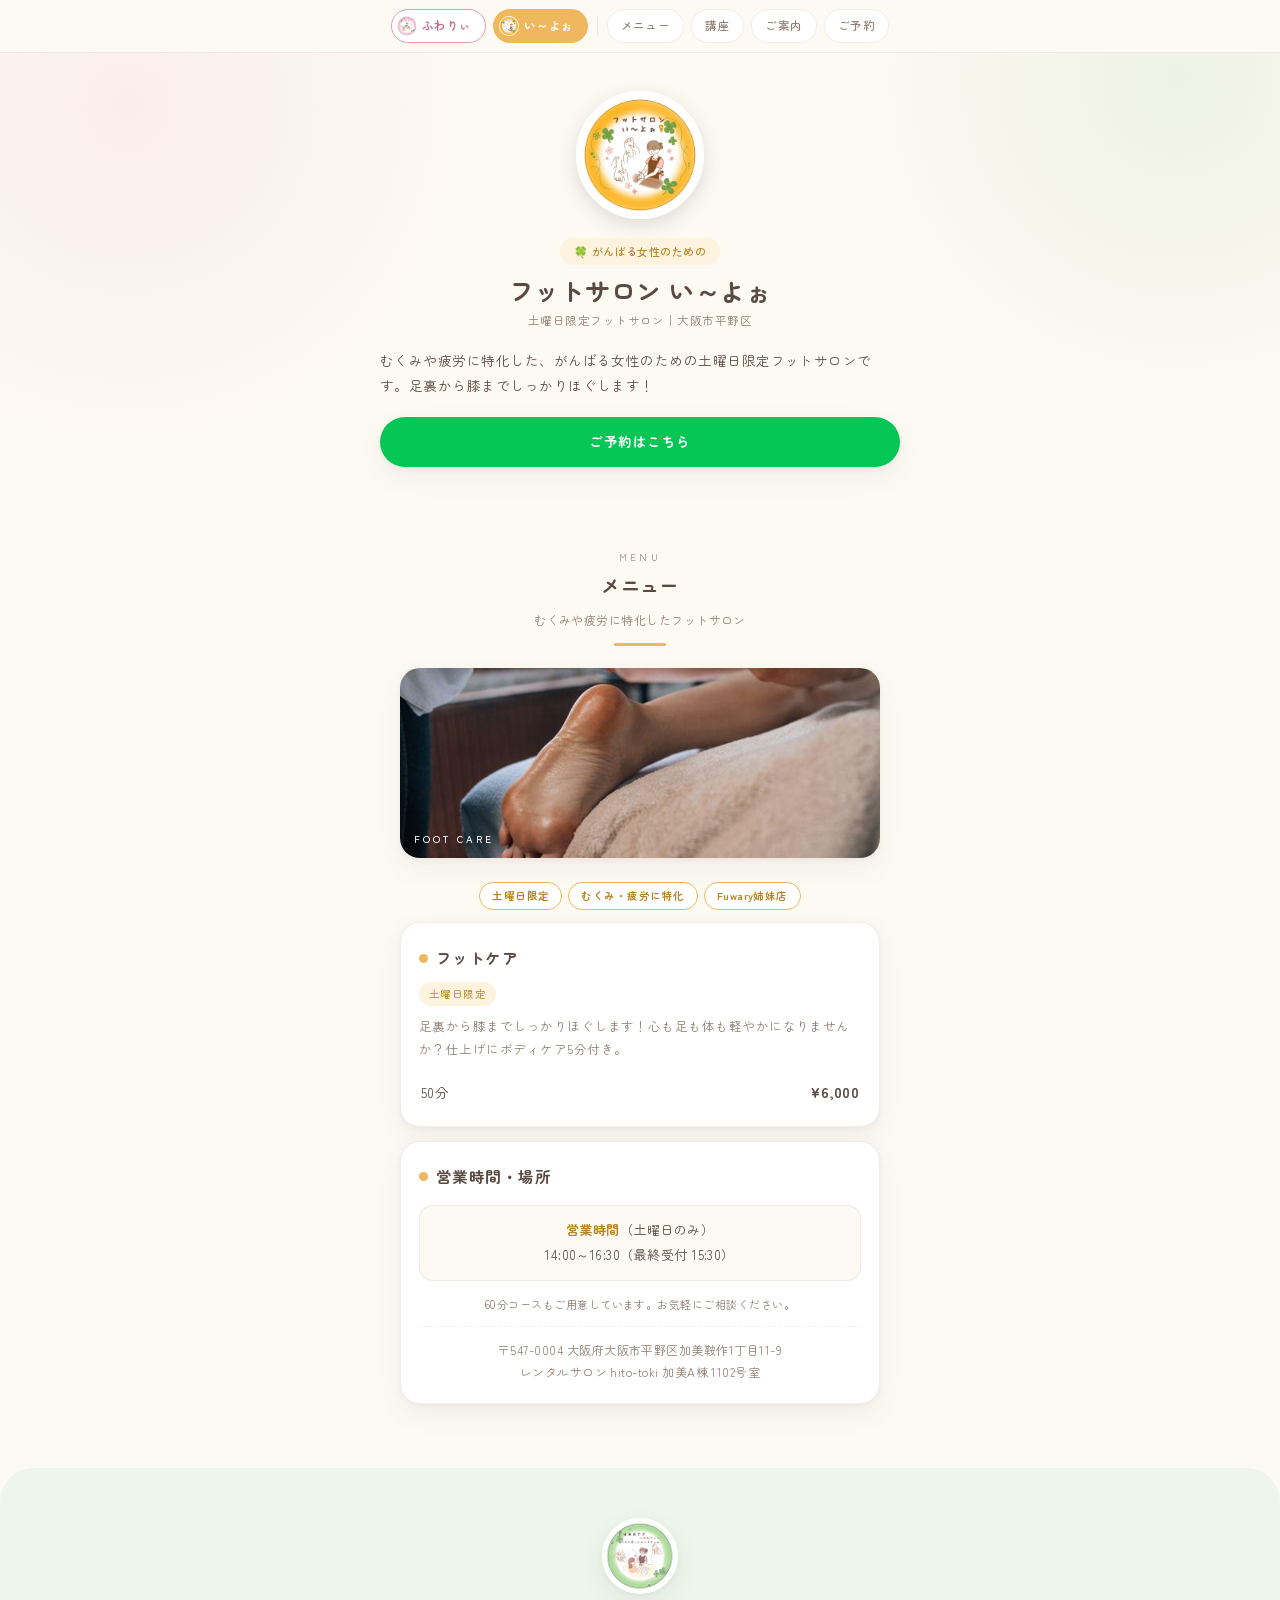
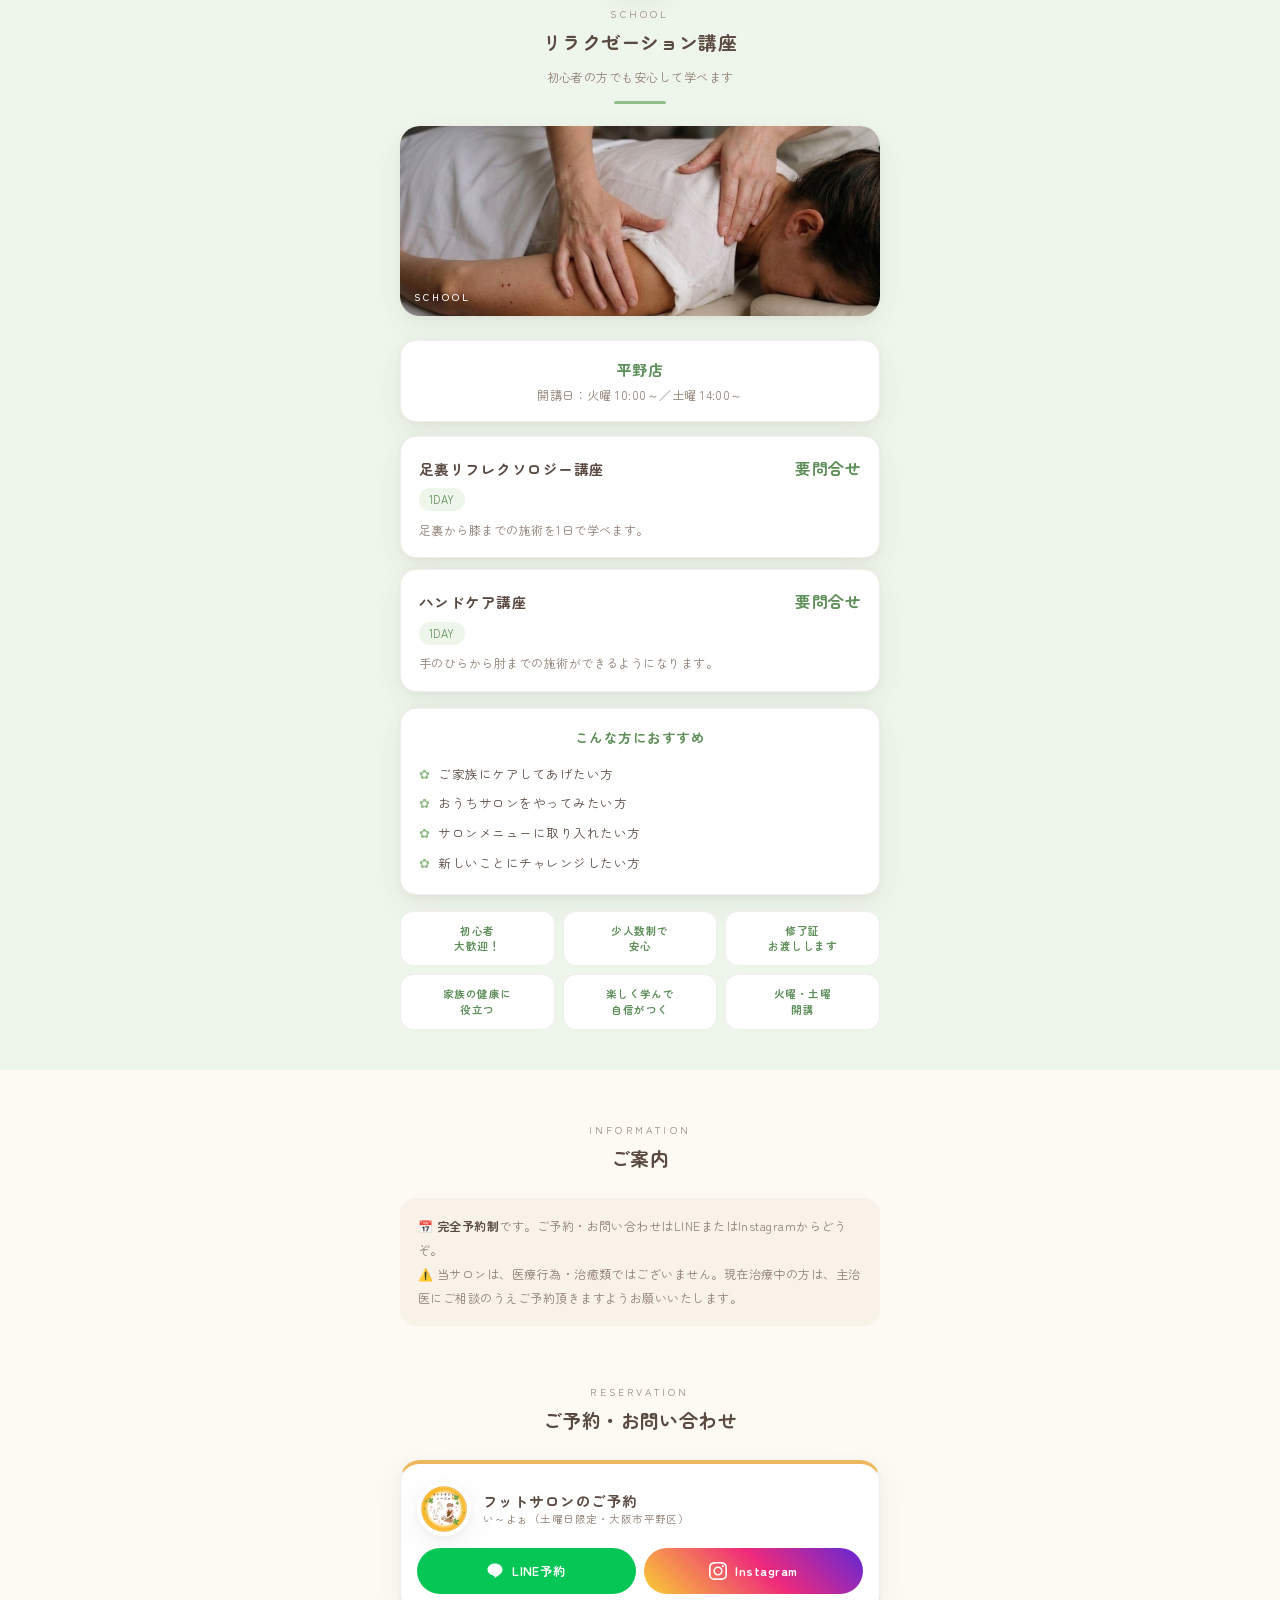
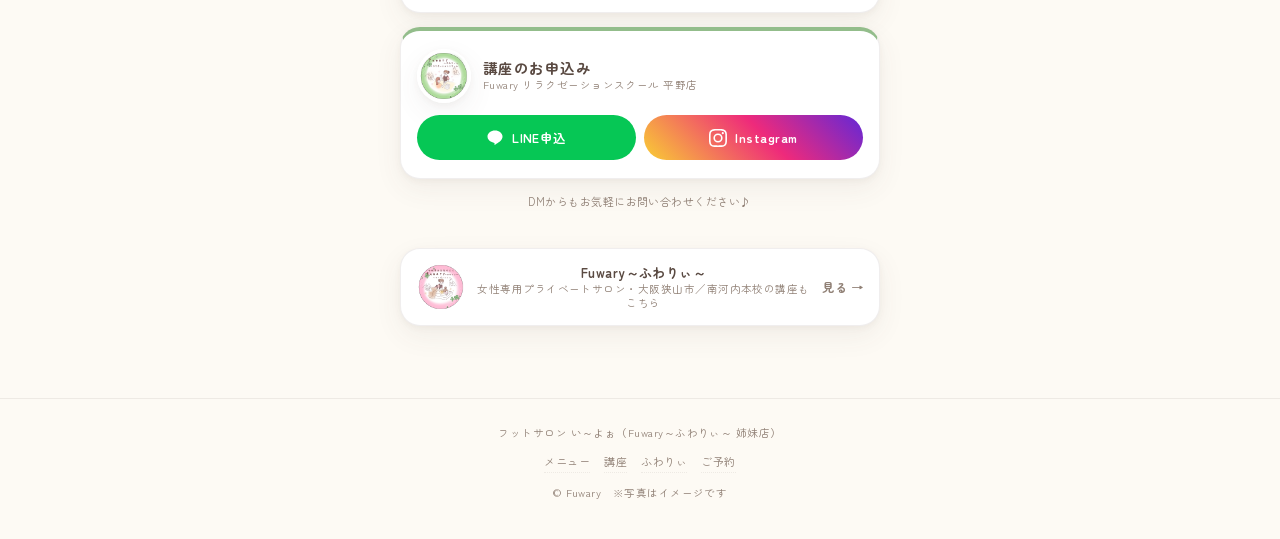
==== iiyo.html @ 186b4f2e "ふわりぃ／い～よぉの2ページ構成に変更し、内容をスプレッドシート駆動に 各ページの下に該当校の講座セクション（ふわりぃ=南河内本校 / い～よぉ=平野店）。 料金・文章・SNSリンクは Google " ====
<!DOCTYPE html>
<html lang="ja">
<head>
<meta charset="UTF-8">
<meta name="viewport" content="width=device-width, initial-scale=1.0">
<title>フットサロン い～よぉ｜土曜日限定フットサロン（大阪市平野区）</title>
<meta name="description" content="大阪市平野区の土曜日限定フットサロン い～よぉ。むくみや疲労に特化し、足裏から膝までしっかりほぐします。平野店のリラクゼーション講座も開講しています。">
<link rel="icon" href="assets/logo_foot.jpg">
<link rel="preconnect" href="https://fonts.googleapis.com">
<link rel="preconnect" href="https://fonts.gstatic.com" crossorigin>
<link href="https://fonts.googleapis.com/css2?family=Zen+Maru+Gothic:wght@400;500;700&display=swap" rel="stylesheet">
<link rel="stylesheet" href="style.css">
</head>
<body data-page="い～よぉ" data-prefix="foot" data-brand="foot">

<div class="topbar">
  <div class="nav-scroll">
    <div class="nav-in" id="nav">
      <a class="brand salon" href="index.html"><img src="assets/logo_salon.jpg" alt="">ふわりぃ</a>
      <a class="brand foot here" href="iiyo.html"><img src="assets/logo_foot.jpg" alt="">い～よぉ</a>
      <span class="nav-sep"></span>
      <a class="sec" href="#menu">メニュー</a>
      <a class="sec" href="#school" data-c="green">講座</a>
      <a class="sec" href="#access" data-c="plain">ご案内</a>
      <a class="sec" href="#contact" data-c="plain">ご予約</a>
    </div>
  </div>
</div>

<div class="hero">
  <img class="hero-logo rv" src="assets/logo_foot.jpg" alt="フットサロン い～よぉ ロゴ">
  <div class="rv">
    <span class="tag">🍀 がんばる女性のための</span>
    <h1>フットサロン い～よぉ</h1>
    <div class="sub" data-info="foot.area">土曜日限定フットサロン｜大阪市平野区</div>
  </div>
  <p class="copy rv" data-info="foot.copy">
    むくみや疲労に特化した、がんばる女性のための土曜日限定フットサロンです。足裏から膝までしっかりほぐします！
  </p>
  <div class="hero-cta rv">
    <a class="btn btn-line" href="#contact">ご予約はこちら</a>
  </div>
</div>

<!-- メニュー -->
<section id="menu">
  <div class="wrap">
    <div class="sec-head rv">
      <div class="en">Menu</div>
      <h2>メニュー</h2>
      <div class="lead">むくみや疲労に特化したフットサロン</div>
      <div class="deco"></div>
    </div>

    <div class="sec-photo rv">
      <img src="assets/photo_foot.png" alt="フットマッサージ">
      <span class="ph-label">Foot Care</span>
    </div>

    <div class="badge-line rv">
      <span class="chip">土曜日限定</span>
      <span class="chip">むくみ・疲労に特化</span>
      <span class="chip">Fuwary姉妹店</span>
    </div>

    <!-- ↓ スプレッドシート「メニュー」から差し替わります -->
    <div id="menu-list">
      <div class="card rv">
        <h3><span class="dot"></span>フットケア</h3>
        <span class="note-tag">土曜日限定</span>
        <p class="desc">足裏から膝までしっかりほぐします！心も足も体も軽やかになりませんか？仕上げにボディケア5分付き。</p>
        <div class="price-row"><span>50分</span><span class="p">¥6,000</span></div>
      </div>
    </div>

    <div class="card rv">
      <h3><span class="dot"></span>営業時間・場所</h3>
      <div class="hours">
        <b>営業時間</b>（<span data-info="foot.hoursNote">土曜日のみ</span>）<br>
        <span data-info="foot.hours">14:00～16:30（最終受付 15:30）</span>
      </div>
      <p class="opt-note" style="text-align:center" data-info="foot.priceNote">60分コースもご用意しています。お気軽にご相談ください。</p>
      <p class="addr" data-info="foot.address">
        〒547-0004 大阪府大阪市平野区加美鞍作1丁目11-9<br>
        レンタルサロン hito-toki 加美A棟 1102号室
      </p>
    </div>
  </div>
</section>

<!-- 講座（平野店） -->
<section id="school" class="green-t school-sec">
  <div class="wrap">
    <div class="sec-head rv">
      <img class="sec-badge" src="assets/logo_school.jpg" alt="Fuwary リラクゼーションスクール ロゴ">
      <div class="en">School</div>
      <h2>リラクゼーション講座</h2>
      <div class="lead">初心者の方でも安心して学べます</div>
      <div class="deco"></div>
    </div>

    <div class="sec-photo rv">
      <img src="assets/photo_school.png" alt="ボディケア講座">
      <span class="ph-label">School</span>
    </div>

    <div class="school-place rv">
      <b data-info="foot.schoolName">平野店</b>
      <span data-info="foot.schoolSchedule">開講日：火曜 10:00～／土曜 14:00～</span>
    </div>

    <!-- ↓ スプレッドシート「講座」から差し替わります -->
    <div id="course-list">
      <div class="course rv">
        <div class="course-top">
          <h3>足裏リフレクソロジー講座</h3>
          <span class="c-price">要問合せ</span>
        </div>
        <span class="c-time">1DAY</span>
        <p>足裏から膝までの施術を1日で学べます。</p>
      </div>
      <div class="course rv">
        <div class="course-top">
          <h3>ハンドケア講座</h3>
          <span class="c-price">要問合せ</span>
        </div>
        <span class="c-time">1DAY</span>
        <p>手のひらから肘までの施術ができるようになります。</p>
      </div>
    </div>

    <div class="reco rv">
      <h3>こんな方におすすめ</h3>
      <ul>
        <li>ご家族にケアしてあげたい方</li>
        <li>おうちサロンをやってみたい方</li>
        <li>サロンメニューに取り入れたい方</li>
        <li>新しいことにチャレンジしたい方</li>
      </ul>
    </div>

    <div class="rv">
      <div class="feature-grid">
        <div class="feat">初心者<br>大歓迎！</div>
        <div class="feat">少人数制で<br>安心</div>
        <div class="feat">修了証<br>お渡しします</div>
        <div class="feat">家族の健康に<br>役立つ</div>
        <div class="feat">楽しく学んで<br>自信がつく</div>
        <div class="feat">火曜・土曜<br>開講</div>
      </div>
    </div>
  </div>
</section>

<!-- ご案内 -->
<section id="access">
  <div class="wrap">
    <div class="sec-head rv">
      <div class="en">Information</div>
      <h2>ご案内</h2>
    </div>
    <div class="notes rv" data-info="foot.info">
      📅 <b>完全予約制</b>です。ご予約・お問い合わせはLINEまたはInstagramからどうぞ。<br>
      ⚠️ 当サロンは、医療行為・治癒類ではございません。現在治療中の方は、主治医にご相談のうえご予約頂きますようお願いいたします。
    </div>
  </div>
</section>

<!-- ご予約 -->
<section id="contact" class="contact">
  <div class="wrap">
    <div class="sec-head rv">
      <div class="en">Reservation</div>
      <h2>ご予約・お問い合わせ</h2>
    </div>
    <div class="cards">

      <div class="rsv yellow rv">
        <div class="rsv-head">
          <img class="rsv-logo" src="assets/logo_foot.jpg" alt="フットサロン い～よぉ ロゴ">
          <div class="rsv-name">フットサロンのご予約<small>い～よぉ（土曜日限定・大阪市平野区）</small></div>
        </div>
        <div class="rsv-btns">
          <a class="btn btn-line" data-link="foot.line" href="#" onclick="alert('LINEのURLはスプレッドシートの「基本情報」に入力してください');return false;"><svg class="btn-icon" viewBox="0 0 24 24"><path d="M12 2C6.48 2 2 5.64 2 10.13c0 4.03 3.58 7.4 8.41 8.04.33.07.77.22.89.5.1.26.07.66.03.92l-.14.86c-.04.26-.2 1.01.89.55 1.09-.46 5.87-3.46 8.01-5.92C21.56 13.35 22 11.8 22 10.13 22 5.64 17.52 2 12 2z"/></svg>LINE予約</a>
          <a class="btn btn-ig" data-link="foot.instagram" href="#" onclick="alert('InstagramのURLはスプレッドシートの「基本情報」に入力してください');return false;"><svg class="btn-icon" viewBox="0 0 24 24"><path d="M12 2.16c3.2 0 3.58.01 4.85.07 3.25.15 4.77 1.69 4.92 4.92.06 1.27.07 1.65.07 4.85s-.01 3.58-.07 4.85c-.15 3.23-1.66 4.77-4.92 4.92-1.27.06-1.65.07-4.85.07s-3.58-.01-4.85-.07c-3.26-.15-4.77-1.7-4.92-4.92-.06-1.27-.07-1.65-.07-4.85s.01-3.58.07-4.85C2.38 3.92 3.9 2.38 7.15 2.23 8.42 2.17 8.8 2.16 12 2.16zM12 0C8.74 0 8.33.01 7.05.07 2.7.27.27 2.69.07 7.05.01 8.33 0 8.74 0 12s.01 3.67.07 4.95c.2 4.36 2.62 6.78 6.98 6.98C8.33 23.99 8.74 24 12 24s3.67-.01 4.95-.07c4.35-.2 6.78-2.62 6.98-6.98.06-1.28.07-1.69.07-4.95s-.01-3.67-.07-4.95C23.73 2.7 21.31.27 16.95.07 15.67.01 15.26 0 12 0zm0 5.84A6.16 6.16 0 1 0 18.16 12 6.16 6.16 0 0 0 12 5.84zM12 16a4 4 0 1 1 4-4 4 4 0 0 1-4 4zm6.4-11.85a1.44 1.44 0 1 0 1.44 1.44 1.44 1.44 0 0 0-1.44-1.44z"/></svg>Instagram</a>
        </div>
      </div>

      <div class="rsv green rv">
        <div class="rsv-head">
          <img class="rsv-logo" src="assets/logo_school.jpg" alt="Fuwary リラクゼーションスクール ロゴ">
          <div class="rsv-name">講座のお申込み<small>Fuwary リラクゼーションスクール 平野店</small></div>
        </div>
        <div class="rsv-btns">
          <a class="btn btn-line" data-link="school.line" href="#" onclick="alert('LINEのURLはスプレッドシートの「基本情報」に入力してください');return false;"><svg class="btn-icon" viewBox="0 0 24 24"><path d="M12 2C6.48 2 2 5.64 2 10.13c0 4.03 3.58 7.4 8.41 8.04.33.07.77.22.89.5.1.26.07.66.03.92l-.14.86c-.04.26-.2 1.01.89.55 1.09-.46 5.87-3.46 8.01-5.92C21.56 13.35 22 11.8 22 10.13 22 5.64 17.52 2 12 2z"/></svg>LINE申込</a>
          <a class="btn btn-ig" data-link="school.instagram" href="#" onclick="alert('InstagramのURLはスプレッドシートの「基本情報」に入力してください');return false;"><svg class="btn-icon" viewBox="0 0 24 24"><path d="M12 2.16c3.2 0 3.58.01 4.85.07 3.25.15 4.77 1.69 4.92 4.92.06 1.27.07 1.65.07 4.85s-.01 3.58-.07 4.85c-.15 3.23-1.66 4.77-4.92 4.92-1.27.06-1.65.07-4.85.07s-3.58-.01-4.85-.07c-3.26-.15-4.77-1.7-4.92-4.92-.06-1.27-.07-1.65-.07-4.85s.01-3.58.07-4.85C2.38 3.92 3.9 2.38 7.15 2.23 8.42 2.17 8.8 2.16 12 2.16zM12 0C8.74 0 8.33.01 7.05.07 2.7.27.27 2.69.07 7.05.01 8.33 0 8.74 0 12s.01 3.67.07 4.95c.2 4.36 2.62 6.78 6.98 6.98C8.33 23.99 8.74 24 12 24s3.67-.01 4.95-.07c4.35-.2 6.78-2.62 6.98-6.98.06-1.28.07-1.69.07-4.95s-.01-3.67-.07-4.95C23.73 2.7 21.31.27 16.95.07 15.67.01 15.26 0 12 0zm0 5.84A6.16 6.16 0 1 0 18.16 12 6.16 6.16 0 0 0 12 5.84zM12 16a4 4 0 1 1 4-4 4 4 0 0 1-4 4zm6.4-11.85a1.44 1.44 0 1 0 1.44 1.44 1.44 1.44 0 0 0-1.44-1.44z"/></svg>Instagram</a>
        </div>
      </div>

    </div>
    <p class="hint">DMからもお気軽にお問い合わせください♪</p>

    <a class="sister rv" href="index.html">
      <img src="assets/logo_salon.jpg" alt="">
      <span class="t">Fuwary～ふわりぃ～<small>女性専用プライベートサロン・大阪狭山市／南河内本校の講座もこちら</small></span>
      <span class="go">見る →</span>
    </a>
  </div>
</section>

<footer>
  フットサロン い～よぉ（Fuwary～ふわりぃ～ 姉妹店）
  <div class="f-links">
    <a href="#menu">メニュー</a>
    <a href="#school">講座</a>
    <a href="index.html">ふわりぃ</a>
    <a href="#contact">ご予約</a>
  </div>
  © Fuwary　※写真はイメージです
</footer>

<a id="toTop" href="#" aria-label="ページ上部へ">↑</a>
<script src="app.js"></script>
</body>
</html>
---- style.css ----
:root{
  --bg:#fdfaf4;
  --bg-alt:#f8f2e9;
  --ink:#5a4a42;
  --ink-soft:#8f7f74;
  --pink:#e39cb1;
  --pink-soft:#fbeef2;
  --pink-deep:#c9718c;
  --green:#93bd8b;
  --green-soft:#eef5ea;
  --green-deep:#5f8f5a;
  --yellow:#efb85e;
  --yellow-soft:#fdf3df;
  --yellow-deep:#b98322;
  --card:#ffffff;
  --radius:20px;
  --line:#06c755;
  --shadow:0 2px 6px rgba(90,74,66,.05),0 10px 28px rgba(90,74,66,.07);
  --border:rgba(90,74,66,.09);
  /* ブランドごとに差し替え */
  --accent:var(--pink);
  --accent-soft:var(--pink-soft);
  --accent-deep:var(--pink-deep);
}
body[data-brand="foot"]{
  --accent:var(--yellow);
  --accent-soft:var(--yellow-soft);
  --accent-deep:var(--yellow-deep);
}

*{margin:0;padding:0;box-sizing:border-box}
html{scroll-behavior:smooth;scroll-padding-top:62px}
body{
  font-family:"Zen Maru Gothic",sans-serif;
  background:var(--bg);
  color:var(--ink);
  line-height:1.9;
  letter-spacing:.03em;
  font-size:14.5px;
  font-feature-settings:"palt";
  -webkit-font-smoothing:antialiased;
}
img{max-width:100%;display:block}
a{color:inherit;text-decoration:none}
.wrap{max-width:520px;margin:0 auto;padding:0 20px}

/* ===== 上部固定ナビ ===== */
.topbar{
  position:sticky;top:0;z-index:50;
  background:rgba(253,250,244,.9);
  backdrop-filter:blur(10px);
  -webkit-backdrop-filter:blur(10px);
  border-bottom:1px solid var(--border);
}
.nav-scroll{overflow-x:auto;-webkit-overflow-scrolling:touch;scrollbar-width:none}
.nav-scroll::-webkit-scrollbar{display:none}
.nav-in{display:flex;align-items:center;gap:7px;padding:9px 16px;width:max-content;margin:0 auto}
.nav-in a{
  flex-shrink:0;font-size:11.5px;font-weight:500;
  padding:5px 13px;border-radius:999px;
  background:#fff;border:1px solid var(--border);
  color:var(--ink-soft);white-space:nowrap;
  transition:all .25s ease;
}
.nav-in .brand{font-weight:700;display:flex;align-items:center;gap:5px;padding-left:5px}
.nav-in .brand img{width:20px;height:20px;border-radius:50%;object-fit:cover}
.nav-in .brand.salon{color:var(--pink-deep);border-color:var(--pink)}
.nav-in .brand.foot{color:var(--yellow-deep);border-color:var(--yellow)}
.nav-in .brand.salon.here{background:var(--pink);color:#fff;border-color:transparent}
.nav-in .brand.foot.here{background:var(--yellow);color:#fff;border-color:transparent}
.nav-sep{width:1px;height:18px;background:var(--border);flex-shrink:0;margin:0 2px}
.nav-in a.sec.active{color:#fff;border-color:transparent;font-weight:700;background:var(--accent)}
.nav-in a.sec[data-c="green"].active{background:var(--green)}
.nav-in a.sec[data-c="plain"].active{background:var(--ink-soft)}

/* ===== hero ===== */
.hero{
  text-align:center;
  padding:38px 20px 30px;
  background:
    radial-gradient(circle at 10% 12%, rgba(227,156,177,.13), transparent 32%),
    radial-gradient(circle at 92% 6%, rgba(147,189,139,.14), transparent 28%),
    var(--bg);
}
.hero-logo{
  width:128px;height:128px;border-radius:50%;object-fit:cover;
  margin:0 auto 16px;
  box-shadow:0 6px 20px rgba(90,74,66,.18);
  border:3px solid #fff;
}
.hero .tag{
  display:inline-block;font-size:11px;font-weight:500;color:var(--accent-deep);
  background:var(--accent-soft);border-radius:999px;padding:3px 14px;margin-bottom:8px;
}
.hero h1{font-size:22px;font-weight:700;line-height:1.4}
.hero .sub{font-size:11.5px;color:var(--ink-soft);margin-top:2px}
.hero p.copy{max-width:520px;margin:16px auto 0;font-size:13.5px;color:var(--ink);text-align:left}
.hero-cta{max-width:520px;margin:18px auto 0;display:flex;gap:10px}

.btn{
  display:inline-flex;align-items:center;justify-content:center;gap:8px;
  font-weight:700;font-size:13.5px;border-radius:999px;
  padding:12px 22px;box-shadow:var(--shadow);
  transition:transform .15s ease;flex:1;
}
.btn:active{transform:scale(.97)}
.btn-line{background:var(--line);color:#fff}
.btn-ig{background:linear-gradient(45deg,#f9ce34,#ee2a7b 55%,#6228d7);color:#fff}
.btn-icon{width:18px;height:18px;fill:currentColor}

/* ===== sections ===== */
section{padding:50px 0 6px}
.sec-photo{
  position:relative;overflow:hidden;margin-bottom:24px;
  border-radius:var(--radius);box-shadow:var(--shadow);
}
.sec-photo img{width:100%;height:148px;object-fit:cover}
.sec-photo .ph-label{
  position:absolute;left:14px;bottom:10px;color:#fff;font-size:10px;
  letter-spacing:.3em;text-transform:uppercase;font-weight:500;
  text-shadow:0 1px 6px rgba(0,0,0,.4);
}
.sec-head{text-align:center;margin-bottom:22px}
.sec-badge{width:76px;height:76px;border-radius:50%;object-fit:cover;margin:0 auto 10px;box-shadow:var(--shadow);border:3px solid #fff}
.sec-head .en{font-size:10px;letter-spacing:.32em;color:var(--ink-soft);text-transform:uppercase}
.sec-head h2{font-size:19px;font-weight:700;margin-top:1px}
.sec-head .lead{font-size:12px;color:var(--ink-soft);margin-top:6px}
.deco{width:52px;height:3px;border-radius:2px;margin:12px auto 0;background:var(--accent)}
.green-t .deco{background:var(--green)}

/* ===== cards ===== */
.card{
  background:var(--card);border-radius:var(--radius);
  box-shadow:var(--shadow);border:1px solid var(--border);
  padding:20px 18px;margin-bottom:14px;
}
.card h3{font-size:15.5px;font-weight:700;display:flex;align-items:center;gap:8px;margin-bottom:4px}
.dot{width:9px;height:9px;border-radius:50%;flex-shrink:0;background:var(--accent)}
.note-tag{font-size:10.5px;color:var(--accent-deep);background:var(--accent-soft);border-radius:999px;padding:2px 10px;display:inline-block;margin-bottom:8px}
.card p.desc{font-size:12.5px;color:var(--ink-soft);margin-bottom:10px}
.price-row{
  display:flex;justify-content:space-between;align-items:baseline;
  padding:7px 2px;border-bottom:1px dashed rgba(90,74,66,.14);
  font-size:13.5px;font-variant-numeric:tabular-nums;
}
.price-row:last-child{border-bottom:none;padding-bottom:0}
.price-row .p{font-weight:700;font-size:14.5px}

/* special */
.special{
  position:relative;
  background:linear-gradient(150deg,#fdeff4,#fffaf2 70%);
  border:1.5px solid var(--pink);
  border-radius:var(--radius);padding:22px 20px 18px;margin-bottom:14px;
  box-shadow:0 6px 24px rgba(201,113,140,.14);
  overflow:hidden;
}
.special::before{
  content:"🍀";position:absolute;right:-6px;top:-10px;font-size:64px;opacity:.1;transform:rotate(18deg);
}
.special .ribbon{
  display:inline-block;background:var(--pink);color:#fff;font-size:11px;font-weight:700;
  border-radius:999px;padding:3px 14px;margin-bottom:8px;letter-spacing:.05em;
}
.special h3{font-size:17px;font-weight:700;line-height:1.5}
.special .time{font-size:12.5px;color:var(--pink-deep);font-weight:700;margin-bottom:10px}
.special ul{list-style:none;font-size:12.5px;color:var(--ink-soft);margin-bottom:12px;display:grid;grid-template-columns:1fr 1fr;gap:2px 8px}
.special ul li::before{content:"🌸";font-size:9px;margin-right:6px}
.special .price-line{display:flex;align-items:baseline;gap:10px;justify-content:flex-end;border-top:1px dashed rgba(201,113,140,.35);padding-top:10px}
.special .old{font-size:12px;color:var(--ink-soft);text-decoration:line-through}
.special .now{font-size:25px;font-weight:700;color:var(--pink-deep);font-variant-numeric:tabular-nums}

/* options */
.opt-grid{display:grid;grid-template-columns:1fr 1fr;gap:9px}
.opt{
  background:var(--bg);border:1px solid var(--border);border-radius:14px;
  padding:12px 10px;text-align:center;
}
.opt .o-name{font-weight:700;font-size:13px}
.opt .o-time{font-size:10.5px;color:var(--ink-soft)}
.opt .o-price{font-size:14.5px;font-weight:700;color:var(--accent-deep);margin-top:1px;font-variant-numeric:tabular-nums}
.opt-note{font-size:11px;color:var(--ink-soft);margin-top:12px;line-height:1.8}

/* い～よぉ 営業情報 */
.hours{
  background:var(--bg);border:1px solid var(--border);border-radius:14px;padding:12px 16px;margin:14px 0;
  font-size:13px;text-align:center;
}
.hours b{color:var(--accent-deep)}
.addr{font-size:12px;color:var(--ink-soft);line-height:1.8;margin-top:12px;text-align:center;border-top:1px dashed var(--border);padding-top:12px}
.badge-line{display:flex;justify-content:center;gap:6px;margin-bottom:12px;flex-wrap:wrap}
.chip{font-size:10.5px;font-weight:700;background:#fff;color:var(--accent-deep);border:1px solid var(--accent);border-radius:999px;padding:3px 12px}

/* ===== 講座 ===== */
.school-sec{background:var(--green-soft);margin-top:44px;padding-bottom:40px;border-radius:34px 34px 0 0}
.school-place{
  background:#fff;border:1px solid var(--border);border-radius:16px;
  padding:14px 16px;margin-bottom:14px;text-align:center;box-shadow:var(--shadow);
}
.school-place b{color:var(--green-deep);font-size:15px}
.school-place span{display:block;font-size:12px;color:var(--ink-soft)}
.course{background:#fff;border:1px solid var(--border);border-radius:16px;box-shadow:var(--shadow);padding:16px 18px;margin-bottom:11px}
.course-top{display:flex;justify-content:space-between;align-items:baseline;gap:10px}
.course h3{font-size:14.5px;font-weight:700;flex:1;min-width:0}
.course .c-price{font-size:16px;font-weight:700;color:var(--green-deep);white-space:nowrap;font-variant-numeric:tabular-nums}
.course .c-time{font-size:11px;color:var(--green-deep);background:var(--green-soft);display:inline-block;border-radius:999px;padding:1px 10px;margin-top:4px}
.course p{font-size:12px;color:var(--ink-soft);margin-top:6px}
.reco{background:#fff;border:1px solid var(--border);border-radius:16px;padding:16px 18px;box-shadow:var(--shadow);margin:16px 0}
.reco h3{font-size:13.5px;font-weight:700;text-align:center;margin-bottom:8px;color:var(--green-deep)}
.reco li{list-style:none;font-size:12.5px;padding:3px 0}
.reco li::before{content:"✿";color:var(--green);margin-right:8px}
.feature-grid{display:grid;grid-template-columns:repeat(3,1fr);gap:8px;margin-top:14px}
.feat{
  background:#fff;border:1px solid var(--border);border-radius:13px;padding:11px 5px;text-align:center;
  font-size:10.5px;font-weight:700;color:var(--green-deep);line-height:1.5;
}

/* ===== ご案内 ===== */
.notes{font-size:12px;color:var(--ink-soft);background:var(--bg-alt);border-radius:16px;padding:16px 18px;line-height:2}
.notes b{color:var(--ink)}

/* ===== ご予約 ===== */
.contact{text-align:center;padding:50px 0 36px}
.contact .cards{display:flex;flex-direction:column;gap:14px;margin-top:18px}
.rsv{
  background:var(--card);border-radius:var(--radius);box-shadow:var(--shadow);
  padding:18px 16px;text-align:left;border:1px solid var(--border);
  border-top:4px solid;
}
.rsv.pink{border-top-color:var(--pink)}
.rsv.yellow{border-top-color:var(--yellow)}
.rsv.green{border-top-color:var(--green)}
.rsv-head{display:flex;align-items:center;gap:12px;margin-bottom:12px}
.rsv-logo{width:54px;height:54px;border-radius:50%;object-fit:cover;flex-shrink:0;border:2px solid #fff;box-shadow:var(--shadow)}
.rsv-name{font-weight:700;font-size:14.5px;line-height:1.4}
.rsv-name small{display:block;font-size:10.5px;font-weight:400;color:var(--ink-soft)}
.rsv-btns{display:flex;gap:8px}
.rsv-btns .btn{flex:1;padding:11px 8px;font-size:12.5px;box-shadow:none}
.contact .hint{font-size:11px;color:var(--ink-soft);margin-top:12px}

/* ===== 姉妹店への導線 ===== */
.sister{
  display:flex;align-items:center;gap:12px;max-width:520px;margin:36px auto 0;
  background:var(--card);border:1px solid var(--border);border-radius:var(--radius);
  padding:14px 16px;box-shadow:var(--shadow);
}
.sister img{width:48px;height:48px;border-radius:50%;object-fit:cover;flex-shrink:0}
.sister .t{flex:1;font-size:13px;font-weight:700;line-height:1.4}
.sister .t small{display:block;font-size:10.5px;font-weight:400;color:var(--ink-soft)}
.sister .go{font-size:12px;font-weight:700;color:var(--ink-soft);white-space:nowrap}

footer{
  text-align:center;font-size:10.5px;color:var(--ink-soft);
  padding:24px 20px 36px;border-top:1px solid var(--border);margin-top:36px;
}
footer .f-links{display:flex;justify-content:center;gap:14px;margin:8px 0 10px;font-size:11px}
footer .f-links a{color:var(--ink-soft);border-bottom:1px dotted var(--border)}

#toTop{
  position:fixed;right:16px;bottom:18px;z-index:40;
  width:42px;height:42px;border-radius:50%;
  background:rgba(255,255,255,.92);border:1px solid var(--border);
  box-shadow:var(--shadow);color:var(--accent-deep);
  display:flex;align-items:center;justify-content:center;font-size:17px;
  opacity:0;pointer-events:none;transition:opacity .3s ease;
}
#toTop.show{opacity:1;pointer-events:auto}

.rv{opacity:0;transform:translateY(14px);transition:opacity .7s ease,transform .7s ease}
.rv.on{opacity:1;transform:none}
@media (prefers-reduced-motion:reduce){.rv{opacity:1;transform:none;transition:none}}

@media (min-width:640px){
  body{font-size:15.5px}
  .hero h1{font-size:25px}
  .sec-photo img{height:190px}
}
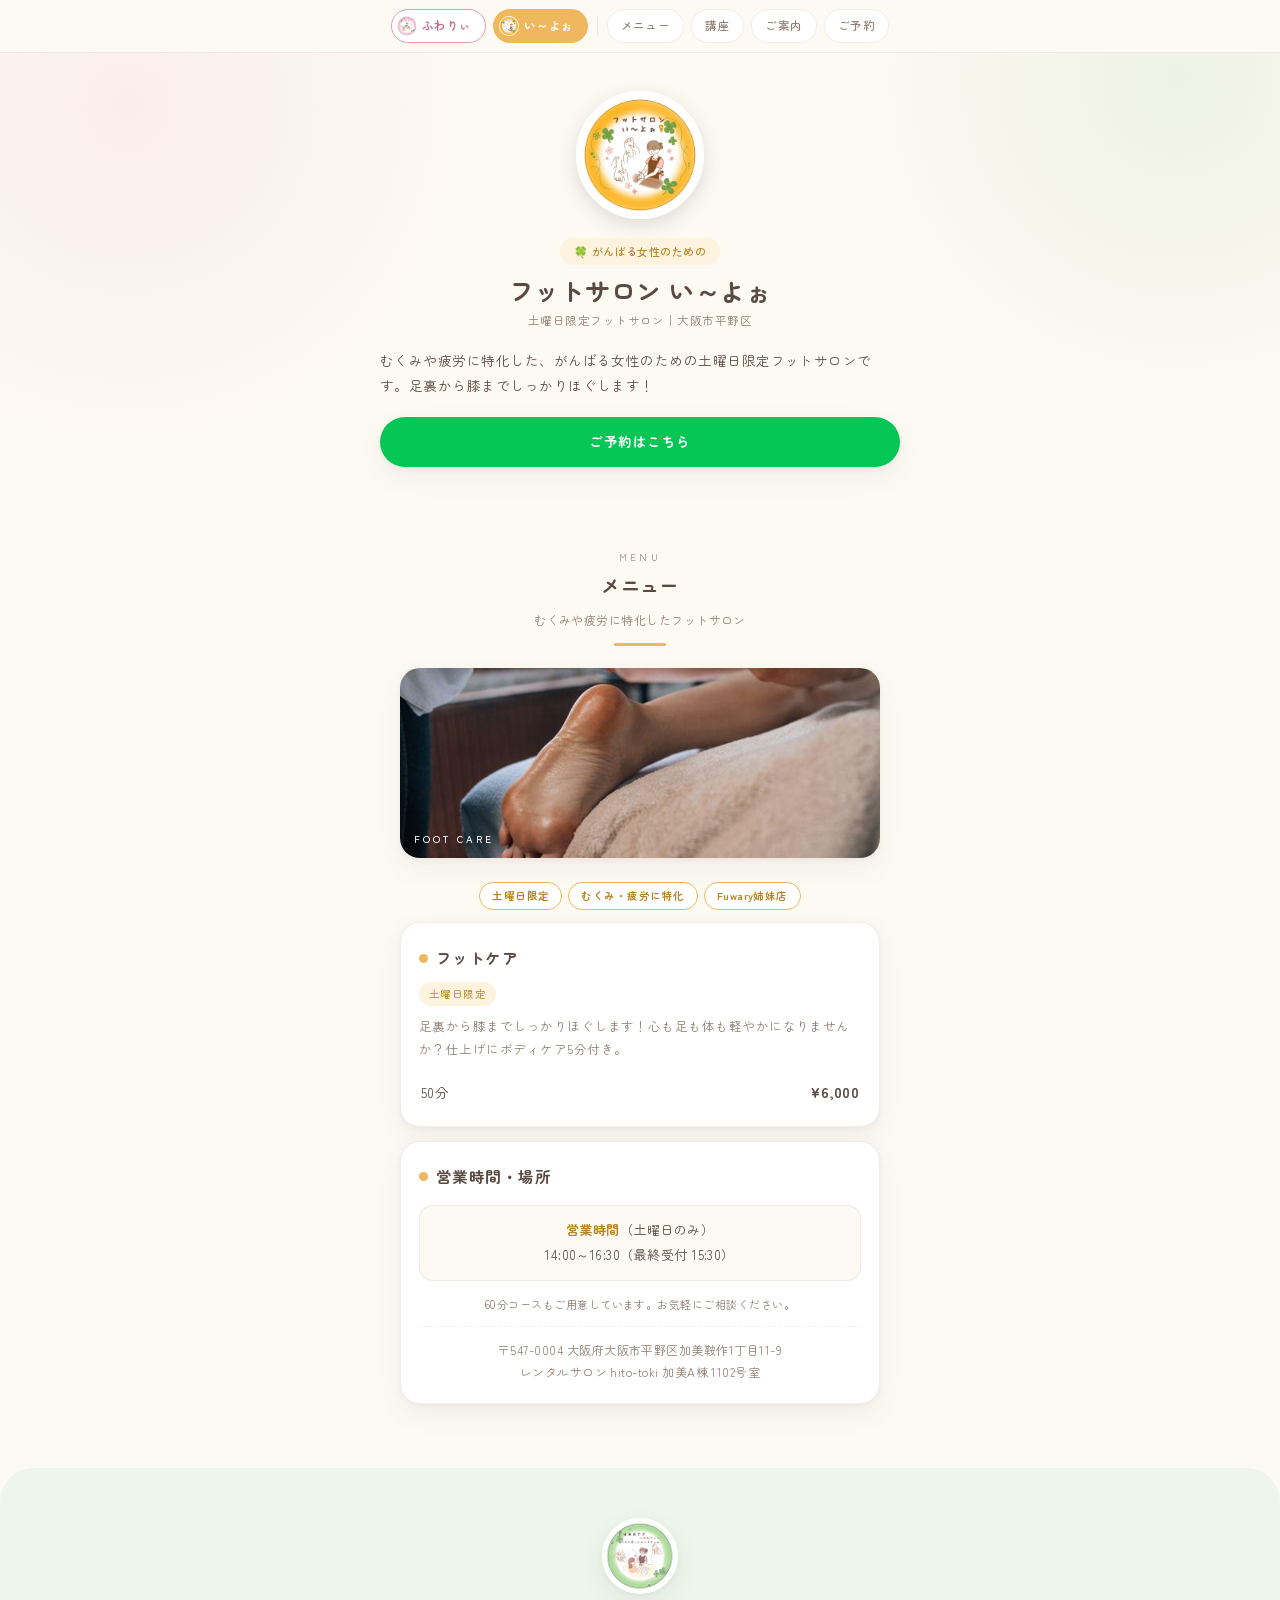
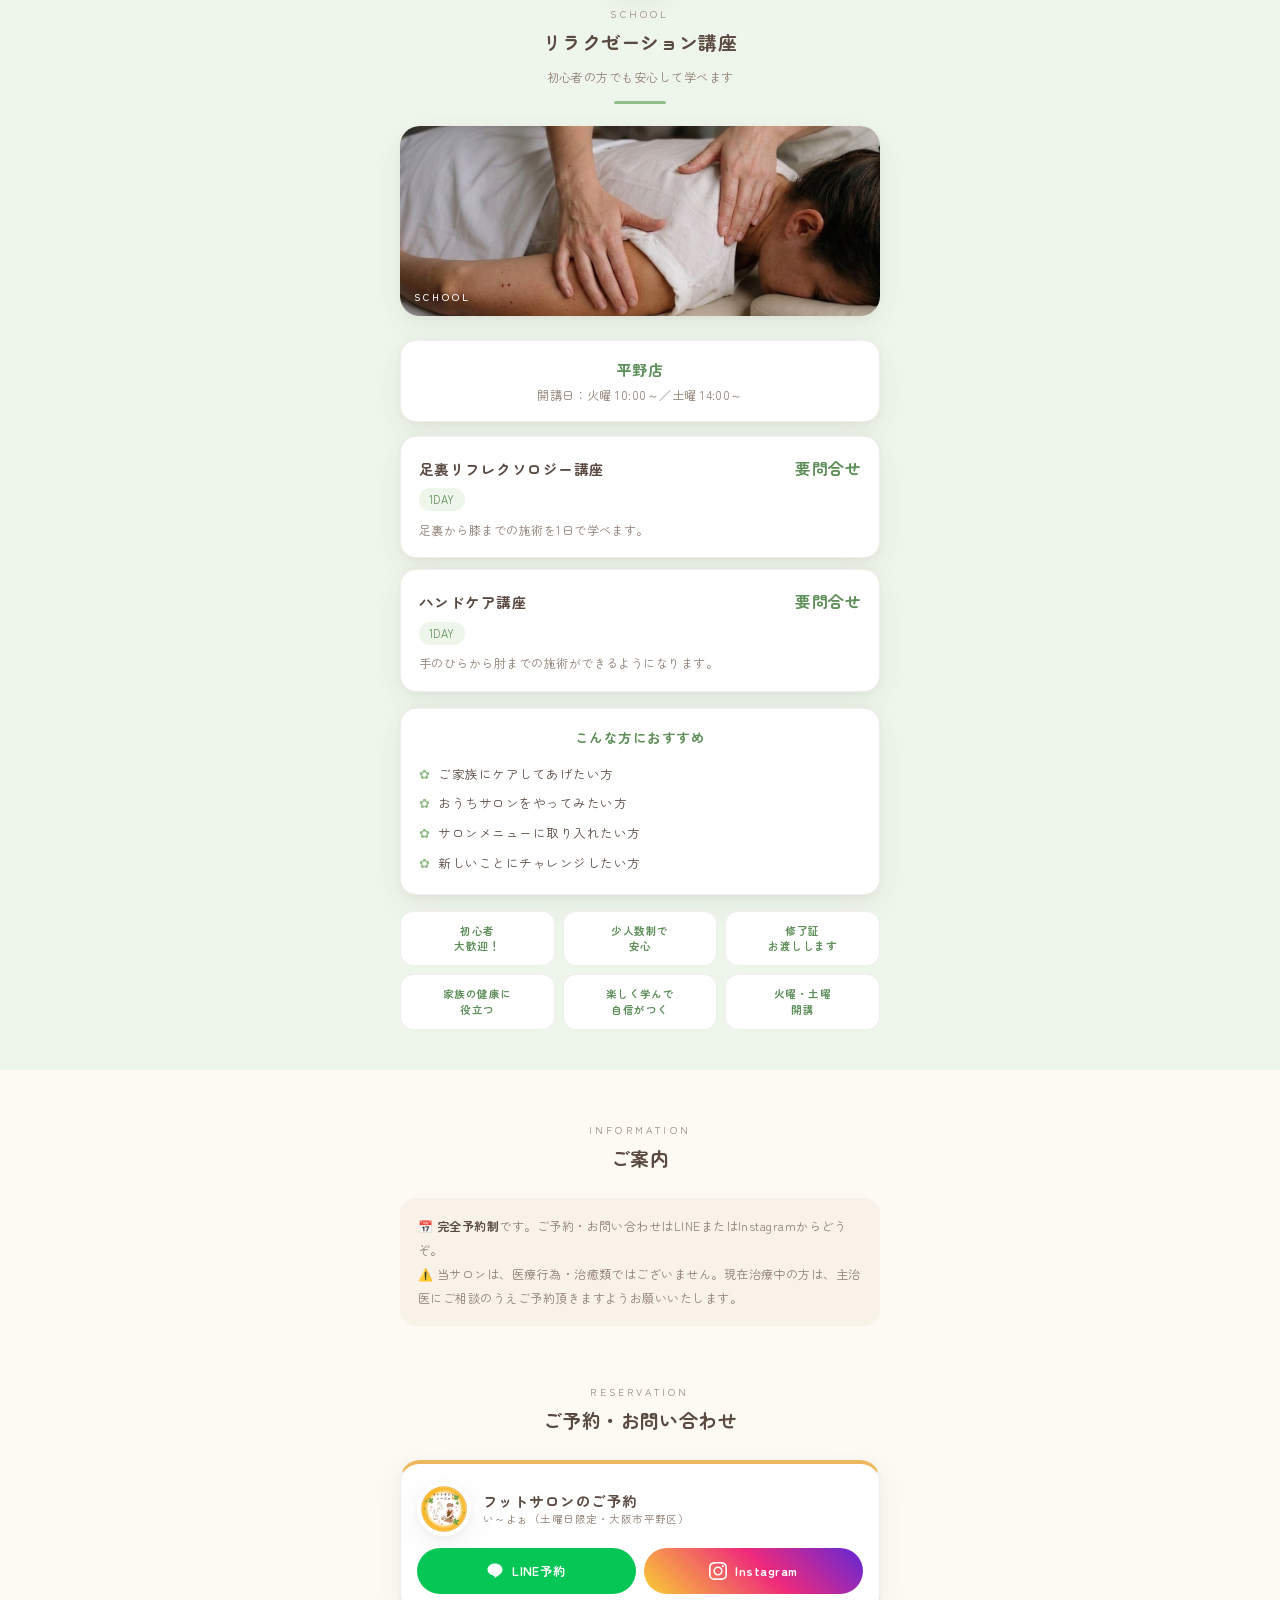
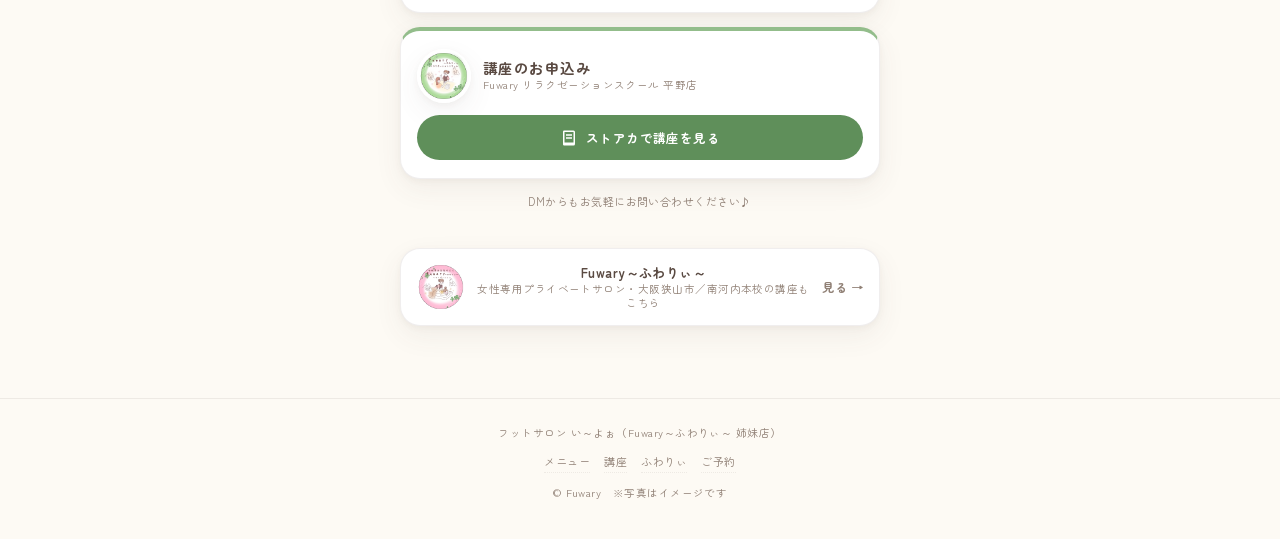
==== commit 7e0cbf04: "い～よぉの講座申込をストアカへのリンクに変更（LINE/Instagramボタンは削除） Co-Authored-By: Claude Opus 5 (1M context) <noreply@ant" ====
--- a/iiyo.html
+++ b/iiyo.html
@@ -192,8 +192,7 @@
           <div class="rsv-name">講座のお申込み<small>Fuwary リラクゼーションスクール 平野店</small></div>
         </div>
         <div class="rsv-btns">
-          <a class="btn btn-line" data-link="school.line" href="#" onclick="alert('LINEのURLはスプレッドシートの「基本情報」に入力してください');return false;"><svg class="btn-icon" viewBox="0 0 24 24"><path d="M12 2C6.48 2 2 5.64 2 10.13c0 4.03 3.58 7.4 8.41 8.04.33.07.77.22.89.5.1.26.07.66.03.92l-.14.86c-.04.26-.2 1.01.89.55 1.09-.46 5.87-3.46 8.01-5.92C21.56 13.35 22 11.8 22 10.13 22 5.64 17.52 2 12 2z"/></svg>LINE申込</a>
-          <a class="btn btn-ig" data-link="school.instagram" href="#" onclick="alert('InstagramのURLはスプレッドシートの「基本情報」に入力してください');return false;"><svg class="btn-icon" viewBox="0 0 24 24"><path d="M12 2.16c3.2 0 3.58.01 4.85.07 3.25.15 4.77 1.69 4.92 4.92.06 1.27.07 1.65.07 4.85s-.01 3.58-.07 4.85c-.15 3.23-1.66 4.77-4.92 4.92-1.27.06-1.65.07-4.85.07s-3.58-.01-4.85-.07c-3.26-.15-4.77-1.7-4.92-4.92-.06-1.27-.07-1.65-.07-4.85s.01-3.58.07-4.85C2.38 3.92 3.9 2.38 7.15 2.23 8.42 2.17 8.8 2.16 12 2.16zM12 0C8.74 0 8.33.01 7.05.07 2.7.27.27 2.69.07 7.05.01 8.33 0 8.74 0 12s.01 3.67.07 4.95c.2 4.36 2.62 6.78 6.98 6.98C8.33 23.99 8.74 24 12 24s3.67-.01 4.95-.07c4.35-.2 6.78-2.62 6.98-6.98.06-1.28.07-1.69.07-4.95s-.01-3.67-.07-4.95C23.73 2.7 21.31.27 16.95.07 15.67.01 15.26 0 12 0zm0 5.84A6.16 6.16 0 1 0 18.16 12 6.16 6.16 0 0 0 12 5.84zM12 16a4 4 0 1 1 4-4 4 4 0 0 1-4 4zm6.4-11.85a1.44 1.44 0 1 0 1.44 1.44 1.44 1.44 0 0 0-1.44-1.44z"/></svg>Instagram</a>
+          <a class="btn btn-school" data-link="school.hirano.url" href="https://www.street-academy.com/steachers/863293?conversion_name=qr&amp;tracking_code=f0386929086c4b1750bda52e5981a30c" target="_blank" rel="noopener"><svg class="btn-icon" viewBox="0 0 24 24"><path d="M4 3.5A1.5 1.5 0 0 1 5.5 2H18a2 2 0 0 1 2 2v16a2 2 0 0 1-2 2H5.5A1.5 1.5 0 0 1 4 20.5v-17zM6 4v14h12V4H6zm2 3h8v2H8V7zm0 4h8v2H8v-2z"/></svg>ストアカで講座を見る</a>
         </div>
       </div>
 
--- a/style.css
+++ b/style.css
@@ -106,6 +106,7 @@
 .btn:active{transform:scale(.97)}
 .btn-line{background:var(--line);color:#fff}
 .btn-ig{background:linear-gradient(45deg,#f9ce34,#ee2a7b 55%,#6228d7);color:#fff}
+.btn-school{background:var(--green-deep);color:#fff}
 .btn-icon{width:18px;height:18px;fill:currentColor}
 
 /* ===== sections ===== */
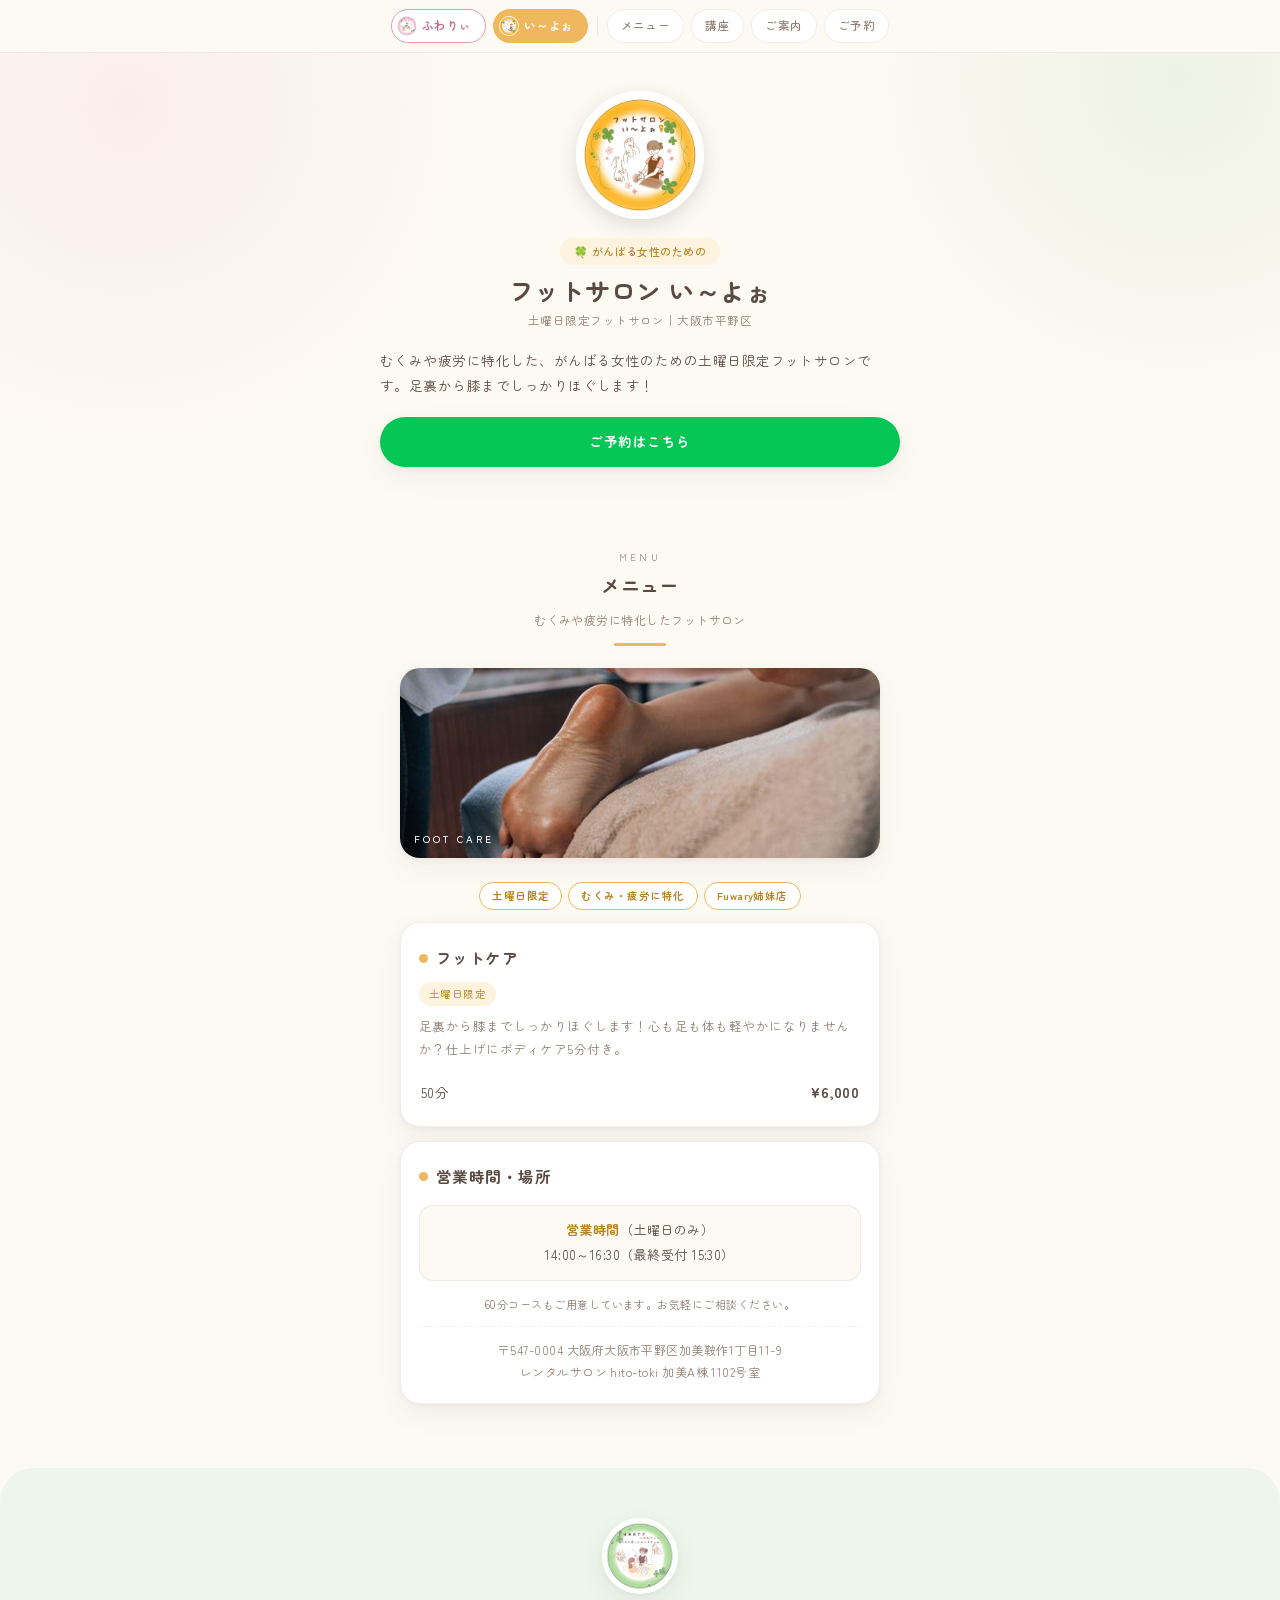
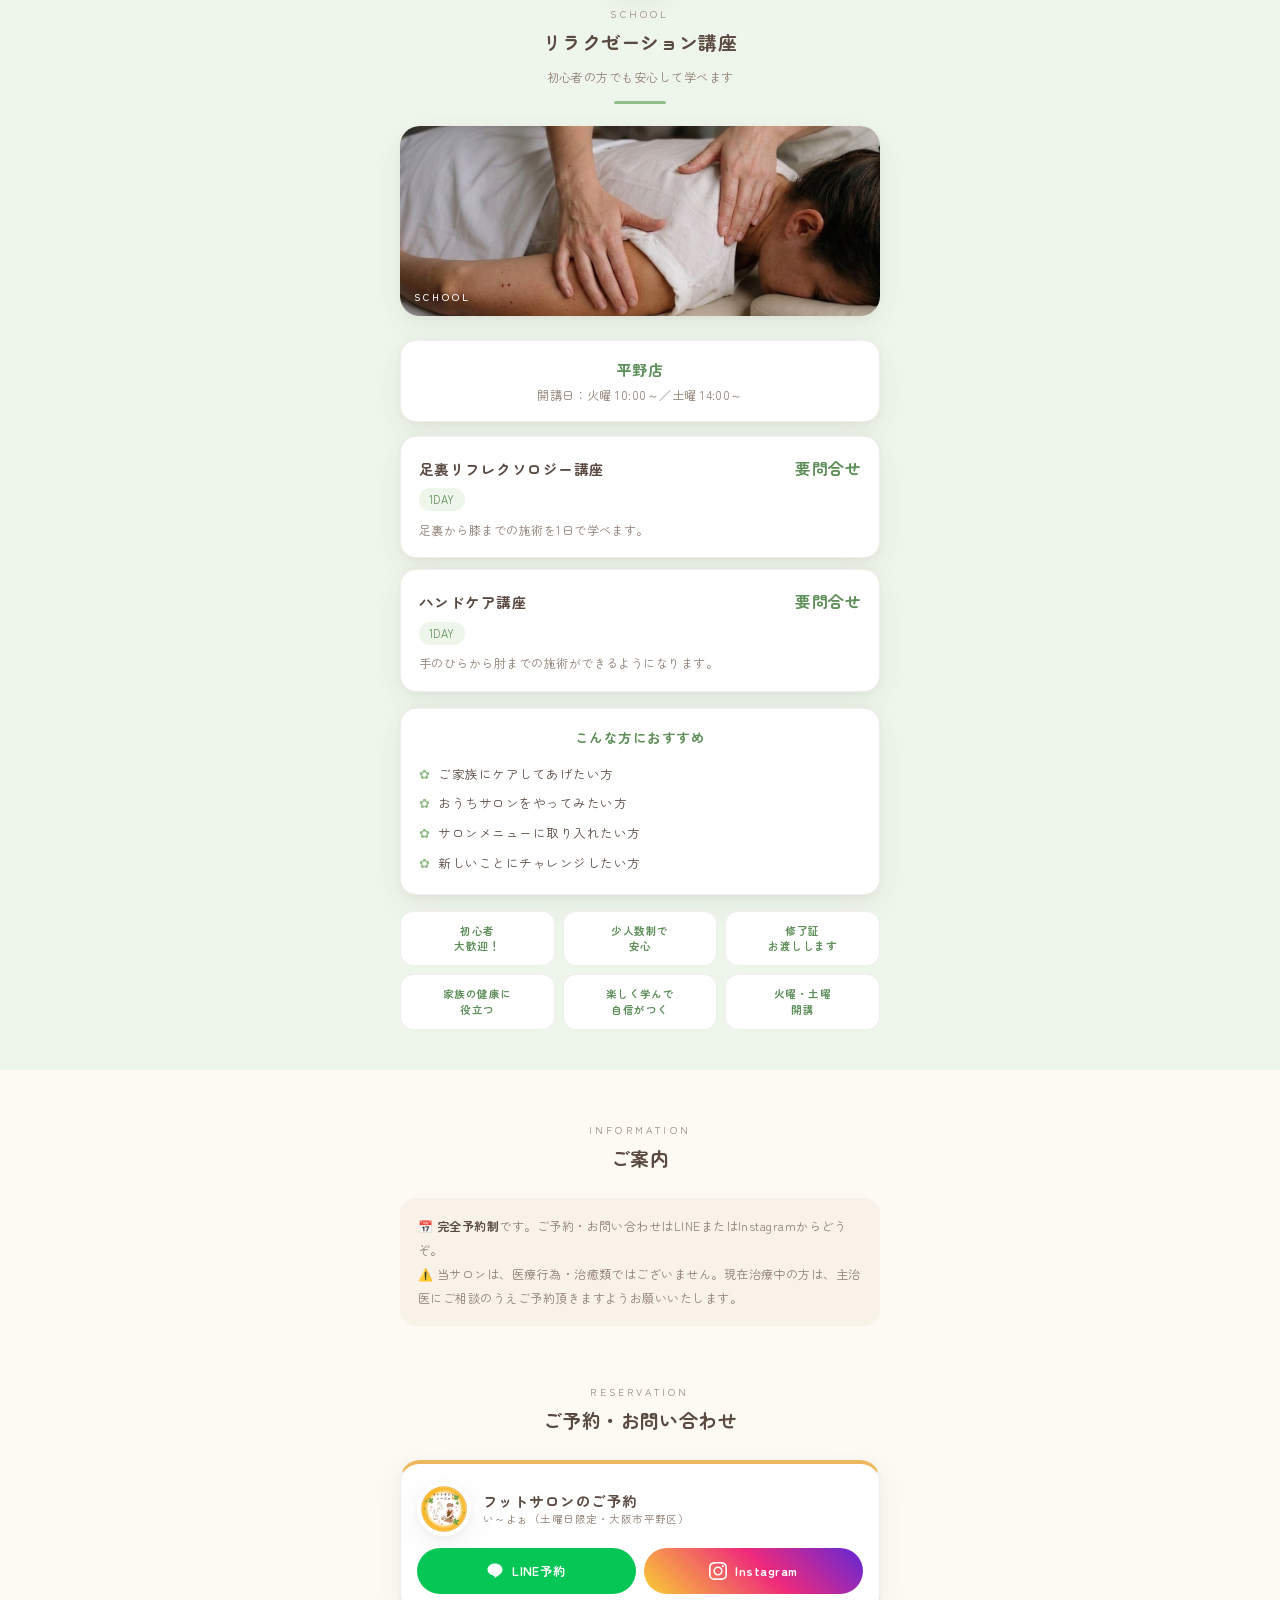
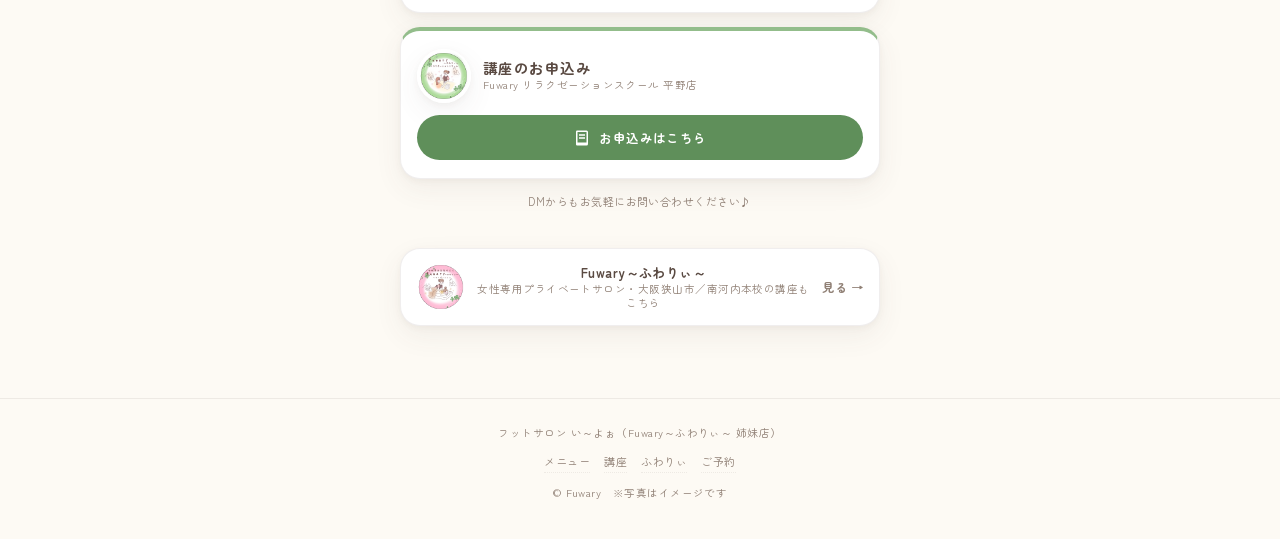
==== commit 03a6f7d2: "い～よぉ講座ボタンの文字をシート管理にし「お申込みはこちら」に変更 Co-Authored-By: Claude Opus 5 (1M context) <noreply@anthropic.com>" ====
--- a/iiyo.html
+++ b/iiyo.html
@@ -192,7 +192,7 @@
           <div class="rsv-name">講座のお申込み<small>Fuwary リラクゼーションスクール 平野店</small></div>
         </div>
         <div class="rsv-btns">
-          <a class="btn btn-school" data-link="school.hirano.url" href="https://www.street-academy.com/steachers/863293?conversion_name=qr&amp;tracking_code=f0386929086c4b1750bda52e5981a30c" target="_blank" rel="noopener"><svg class="btn-icon" viewBox="0 0 24 24"><path d="M4 3.5A1.5 1.5 0 0 1 5.5 2H18a2 2 0 0 1 2 2v16a2 2 0 0 1-2 2H5.5A1.5 1.5 0 0 1 4 20.5v-17zM6 4v14h12V4H6zm2 3h8v2H8V7zm0 4h8v2H8v-2z"/></svg>ストアカで講座を見る</a>
+          <a class="btn btn-school" data-link="school.hirano.url" href="https://www.street-academy.com/steachers/863293?conversion_name=qr&amp;tracking_code=f0386929086c4b1750bda52e5981a30c" target="_blank" rel="noopener"><svg class="btn-icon" viewBox="0 0 24 24"><path d="M4 3.5A1.5 1.5 0 0 1 5.5 2H18a2 2 0 0 1 2 2v16a2 2 0 0 1-2 2H5.5A1.5 1.5 0 0 1 4 20.5v-17zM6 4v14h12V4H6zm2 3h8v2H8V7zm0 4h8v2H8v-2z"/></svg><span data-info="school.hirano.label">お申込みはこちら</span></a>
         </div>
       </div>
 
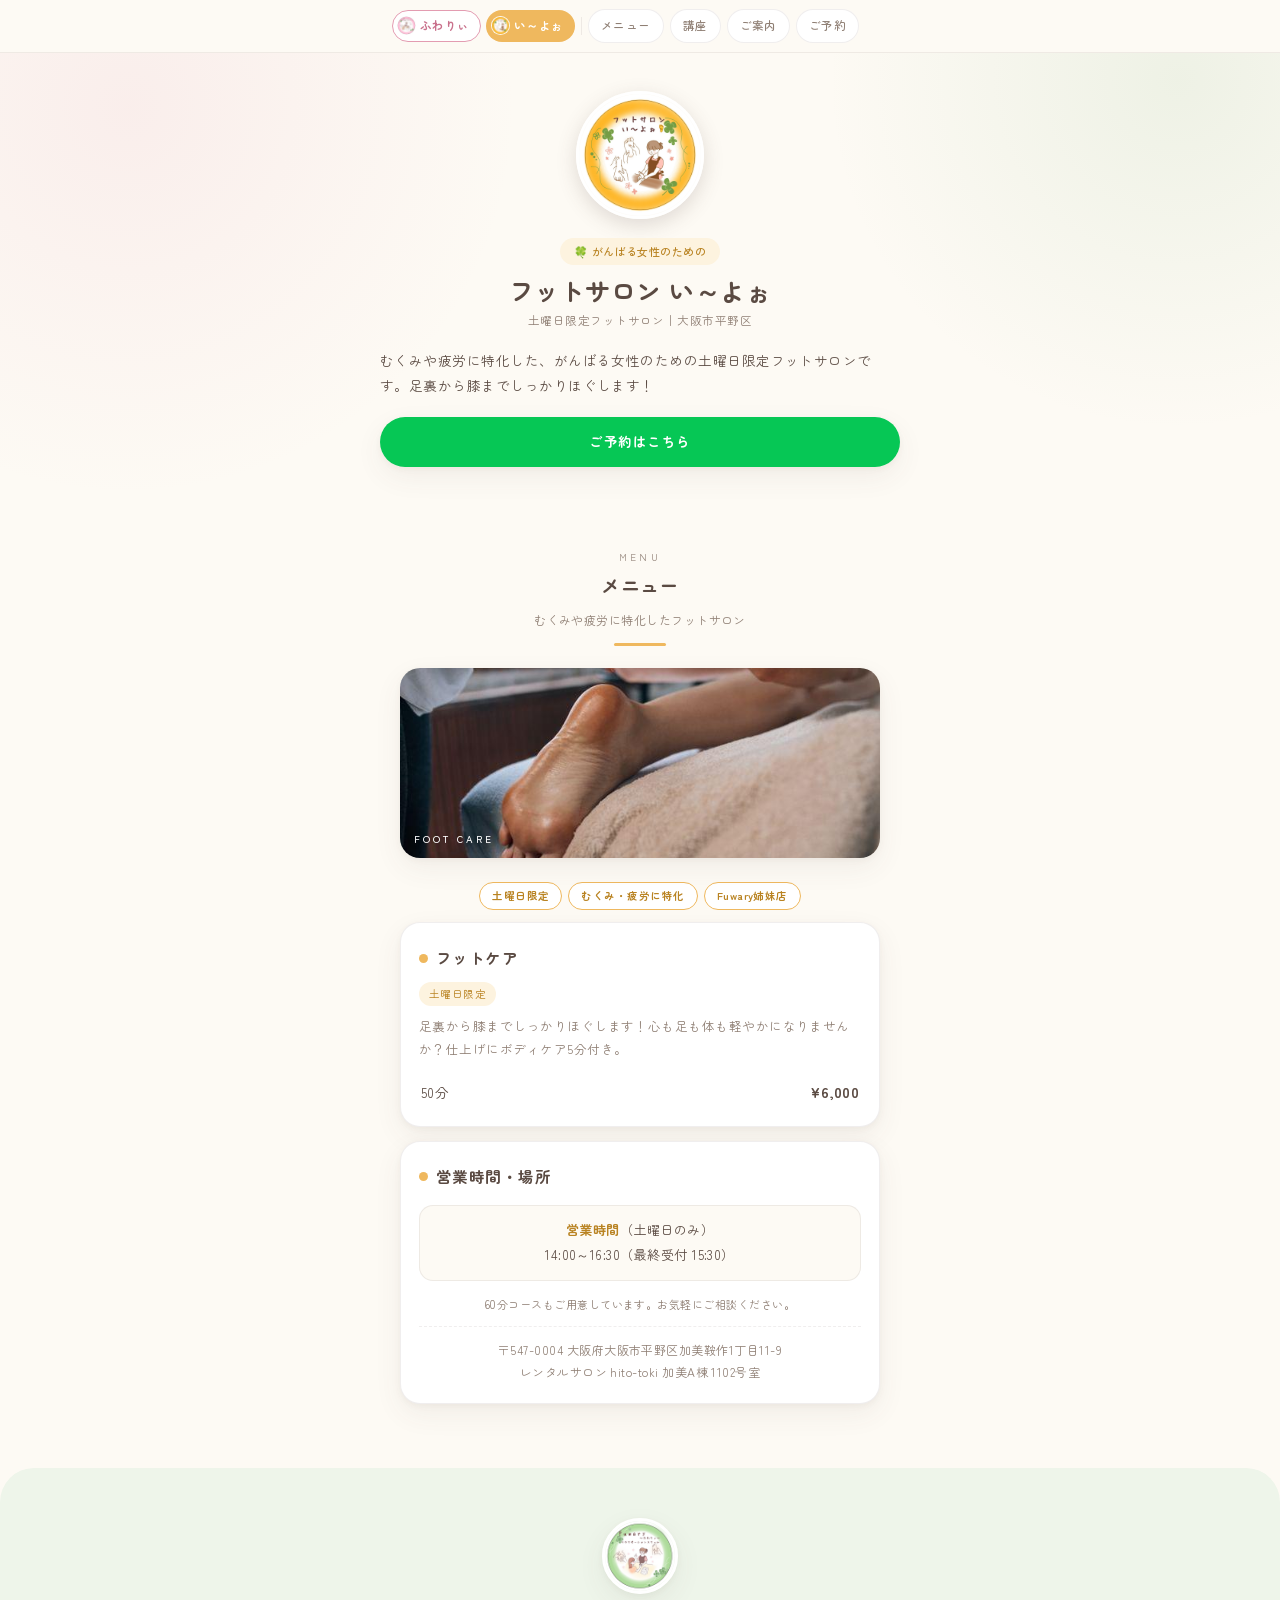
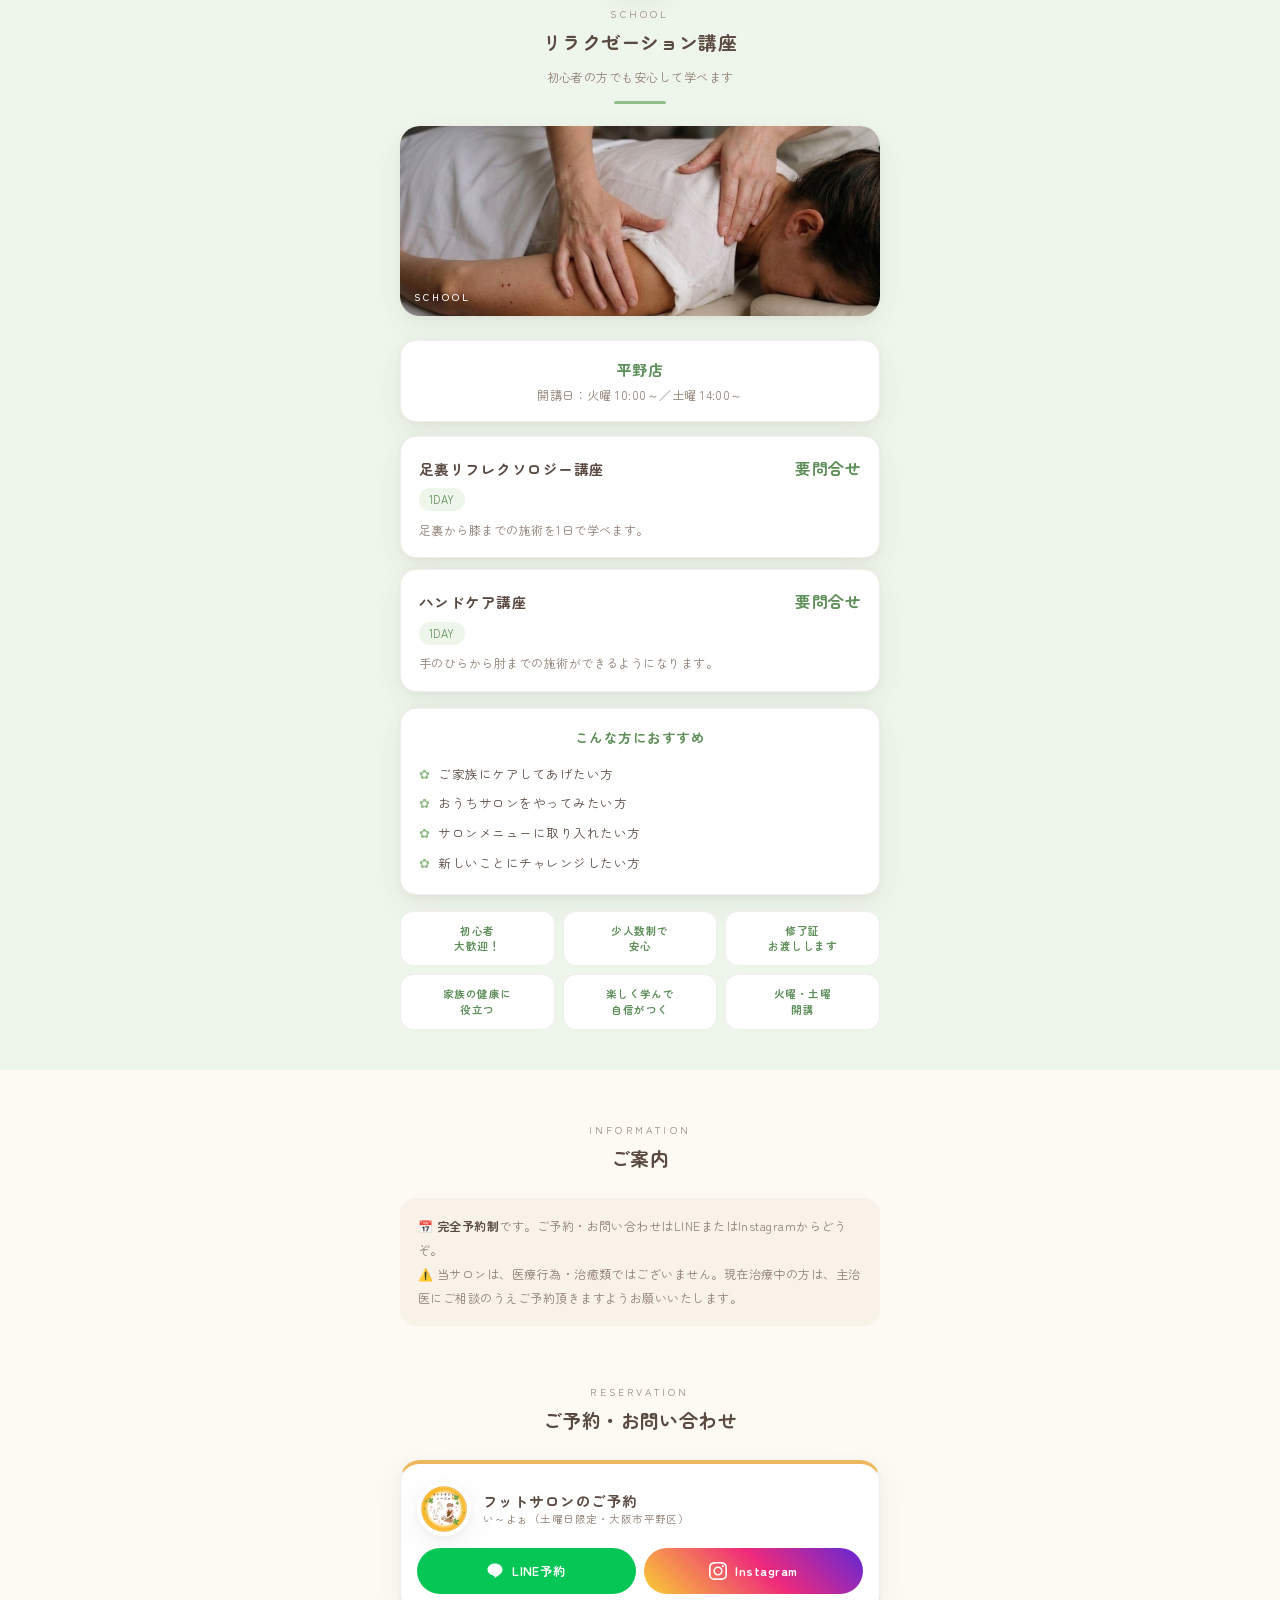
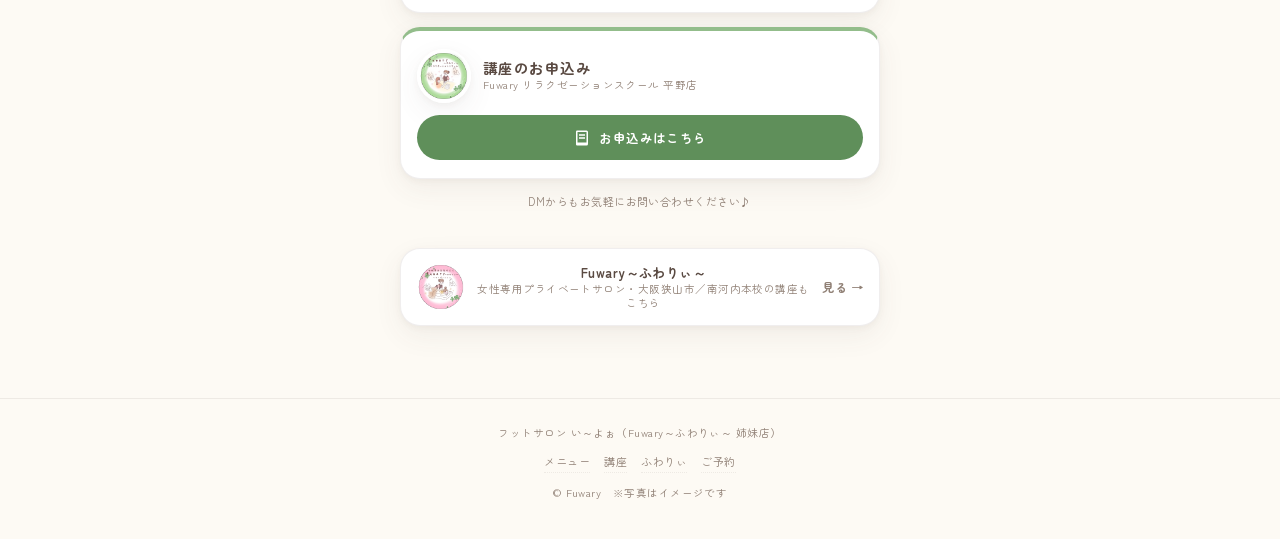
==== commit 2a40283e: "LINE・InstagramのURLを設定し、ナビのブランド切替を固定表示に QRから読み取ったふわりぃ／い～よぉのLINE・Instagramを各ボタンに設定。 上部ナビは[ふわりぃ][い～よぉ]を" ====
--- a/iiyo.html
+++ b/iiyo.html
@@ -14,15 +14,19 @@
 <body data-page="い～よぉ" data-prefix="foot" data-brand="foot">
 
 <div class="topbar">
-  <div class="nav-scroll">
-    <div class="nav-in" id="nav">
+  <div class="nav-in" id="nav">
+    <div class="brands">
       <a class="brand salon" href="index.html"><img src="assets/logo_salon.jpg" alt="">ふわりぃ</a>
       <a class="brand foot here" href="iiyo.html"><img src="assets/logo_foot.jpg" alt="">い～よぉ</a>
-      <span class="nav-sep"></span>
-      <a class="sec" href="#menu">メニュー</a>
-      <a class="sec" href="#school" data-c="green">講座</a>
-      <a class="sec" href="#access" data-c="plain">ご案内</a>
-      <a class="sec" href="#contact" data-c="plain">ご予約</a>
+    </div>
+    <span class="nav-sep"></span>
+    <div class="nav-scroll">
+      <div class="secs">
+        <a class="sec" href="#menu">メニュー</a>
+        <a class="sec" href="#school" data-c="green">講座</a>
+        <a class="sec" href="#access" data-c="plain">ご案内</a>
+        <a class="sec" href="#contact" data-c="plain">ご予約</a>
+      </div>
     </div>
   </div>
 </div>
@@ -181,8 +185,8 @@
           <div class="rsv-name">フットサロンのご予約<small>い～よぉ（土曜日限定・大阪市平野区）</small></div>
         </div>
         <div class="rsv-btns">
-          <a class="btn btn-line" data-link="foot.line" href="#" onclick="alert('LINEのURLはスプレッドシートの「基本情報」に入力してください');return false;"><svg class="btn-icon" viewBox="0 0 24 24"><path d="M12 2C6.48 2 2 5.64 2 10.13c0 4.03 3.58 7.4 8.41 8.04.33.07.77.22.89.5.1.26.07.66.03.92l-.14.86c-.04.26-.2 1.01.89.55 1.09-.46 5.87-3.46 8.01-5.92C21.56 13.35 22 11.8 22 10.13 22 5.64 17.52 2 12 2z"/></svg>LINE予約</a>
-          <a class="btn btn-ig" data-link="foot.instagram" href="#" onclick="alert('InstagramのURLはスプレッドシートの「基本情報」に入力してください');return false;"><svg class="btn-icon" viewBox="0 0 24 24"><path d="M12 2.16c3.2 0 3.58.01 4.85.07 3.25.15 4.77 1.69 4.92 4.92.06 1.27.07 1.65.07 4.85s-.01 3.58-.07 4.85c-.15 3.23-1.66 4.77-4.92 4.92-1.27.06-1.65.07-4.85.07s-3.58-.01-4.85-.07c-3.26-.15-4.77-1.7-4.92-4.92-.06-1.27-.07-1.65-.07-4.85s.01-3.58.07-4.85C2.38 3.92 3.9 2.38 7.15 2.23 8.42 2.17 8.8 2.16 12 2.16zM12 0C8.74 0 8.33.01 7.05.07 2.7.27.27 2.69.07 7.05.01 8.33 0 8.74 0 12s.01 3.67.07 4.95c.2 4.36 2.62 6.78 6.98 6.98C8.33 23.99 8.74 24 12 24s3.67-.01 4.95-.07c4.35-.2 6.78-2.62 6.98-6.98.06-1.28.07-1.69.07-4.95s-.01-3.67-.07-4.95C23.73 2.7 21.31.27 16.95.07 15.67.01 15.26 0 12 0zm0 5.84A6.16 6.16 0 1 0 18.16 12 6.16 6.16 0 0 0 12 5.84zM12 16a4 4 0 1 1 4-4 4 4 0 0 1-4 4zm6.4-11.85a1.44 1.44 0 1 0 1.44 1.44 1.44 1.44 0 0 0-1.44-1.44z"/></svg>Instagram</a>
+          <a class="btn btn-line" data-link="foot.line" href="https://lin.ee/LIrx8O1" target="_blank" rel="noopener"><svg class="btn-icon" viewBox="0 0 24 24"><path d="M12 2C6.48 2 2 5.64 2 10.13c0 4.03 3.58 7.4 8.41 8.04.33.07.77.22.89.5.1.26.07.66.03.92l-.14.86c-.04.26-.2 1.01.89.55 1.09-.46 5.87-3.46 8.01-5.92C21.56 13.35 22 11.8 22 10.13 22 5.64 17.52 2 12 2z"/></svg>LINE予約</a>
+          <a class="btn btn-ig" data-link="foot.instagram" href="https://www.instagram.com/ashi.iiyo1104" target="_blank" rel="noopener"><svg class="btn-icon" viewBox="0 0 24 24"><path d="M12 2.16c3.2 0 3.58.01 4.85.07 3.25.15 4.77 1.69 4.92 4.92.06 1.27.07 1.65.07 4.85s-.01 3.58-.07 4.85c-.15 3.23-1.66 4.77-4.92 4.92-1.27.06-1.65.07-4.85.07s-3.58-.01-4.85-.07c-3.26-.15-4.77-1.7-4.92-4.92-.06-1.27-.07-1.65-.07-4.85s.01-3.58.07-4.85C2.38 3.92 3.9 2.38 7.15 2.23 8.42 2.17 8.8 2.16 12 2.16zM12 0C8.74 0 8.33.01 7.05.07 2.7.27.27 2.69.07 7.05.01 8.33 0 8.74 0 12s.01 3.67.07 4.95c.2 4.36 2.62 6.78 6.98 6.98C8.33 23.99 8.74 24 12 24s3.67-.01 4.95-.07c4.35-.2 6.78-2.62 6.98-6.98.06-1.28.07-1.69.07-4.95s-.01-3.67-.07-4.95C23.73 2.7 21.31.27 16.95.07 15.67.01 15.26 0 12 0zm0 5.84A6.16 6.16 0 1 0 18.16 12 6.16 6.16 0 0 0 12 5.84zM12 16a4 4 0 1 1 4-4 4 4 0 0 1-4 4zm6.4-11.85a1.44 1.44 0 1 0 1.44 1.44 1.44 1.44 0 0 0-1.44-1.44z"/></svg>Instagram</a>
         </div>
       </div>
 
--- a/style.css
+++ b/style.css
@@ -52,26 +52,30 @@
   -webkit-backdrop-filter:blur(10px);
   border-bottom:1px solid var(--border);
 }
-.nav-scroll{overflow-x:auto;-webkit-overflow-scrolling:touch;scrollbar-width:none}
-.nav-scroll::-webkit-scrollbar{display:none}
-.nav-in{display:flex;align-items:center;gap:7px;padding:9px 16px;width:max-content;margin:0 auto}
+.nav-in{display:flex;align-items:center;gap:6px;padding:9px 12px;max-width:520px;margin:0 auto}
 .nav-in a{
   flex-shrink:0;font-size:11.5px;font-weight:500;
-  padding:5px 13px;border-radius:999px;
+  padding:5px 12px;border-radius:999px;
   background:#fff;border:1px solid var(--border);
   color:var(--ink-soft);white-space:nowrap;
   transition:all .25s ease;
 }
-.nav-in .brand{font-weight:700;display:flex;align-items:center;gap:5px;padding-left:5px}
-.nav-in .brand img{width:20px;height:20px;border-radius:50%;object-fit:cover}
-.nav-in .brand.salon{color:var(--pink-deep);border-color:var(--pink)}
-.nav-in .brand.foot{color:var(--yellow-deep);border-color:var(--yellow)}
-.nav-in .brand.salon.here{background:var(--pink);color:#fff;border-color:transparent}
-.nav-in .brand.foot.here{background:var(--yellow);color:#fff;border-color:transparent}
-.nav-sep{width:1px;height:18px;background:var(--border);flex-shrink:0;margin:0 2px}
-.nav-in a.sec.active{color:#fff;border-color:transparent;font-weight:700;background:var(--accent)}
-.nav-in a.sec[data-c="green"].active{background:var(--green)}
-.nav-in a.sec[data-c="plain"].active{background:var(--ink-soft)}
+/* ブランド切替（常に固定表示・横スクロールしない） */
+.brands{display:flex;gap:5px;flex-shrink:0}
+.brands .brand{font-weight:700;display:flex;align-items:center;gap:4px;padding:4px 10px 4px 4px}
+.brands .brand img{width:19px;height:19px;border-radius:50%;object-fit:cover}
+.brands .brand.salon{color:var(--pink-deep);border-color:var(--pink)}
+.brands .brand.foot{color:var(--yellow-deep);border-color:var(--yellow)}
+.brands .brand.salon.here{background:var(--pink);color:#fff;border-color:transparent}
+.brands .brand.foot.here{background:var(--yellow);color:#fff;border-color:transparent}
+.nav-sep{width:1px;height:18px;background:var(--border);flex-shrink:0}
+/* セクションタブ（ここだけ横に流れる） */
+.nav-scroll{flex:1;min-width:0;overflow-x:auto;-webkit-overflow-scrolling:touch;scrollbar-width:none}
+.nav-scroll::-webkit-scrollbar{display:none}
+.secs{display:flex;gap:6px;width:max-content}
+.secs a.sec.active{color:#fff;border-color:transparent;font-weight:700;background:var(--accent)}
+.secs a.sec[data-c="green"].active{background:var(--green)}
+.secs a.sec[data-c="plain"].active{background:var(--ink-soft)}
 
 /* ===== hero ===== */
 .hero{
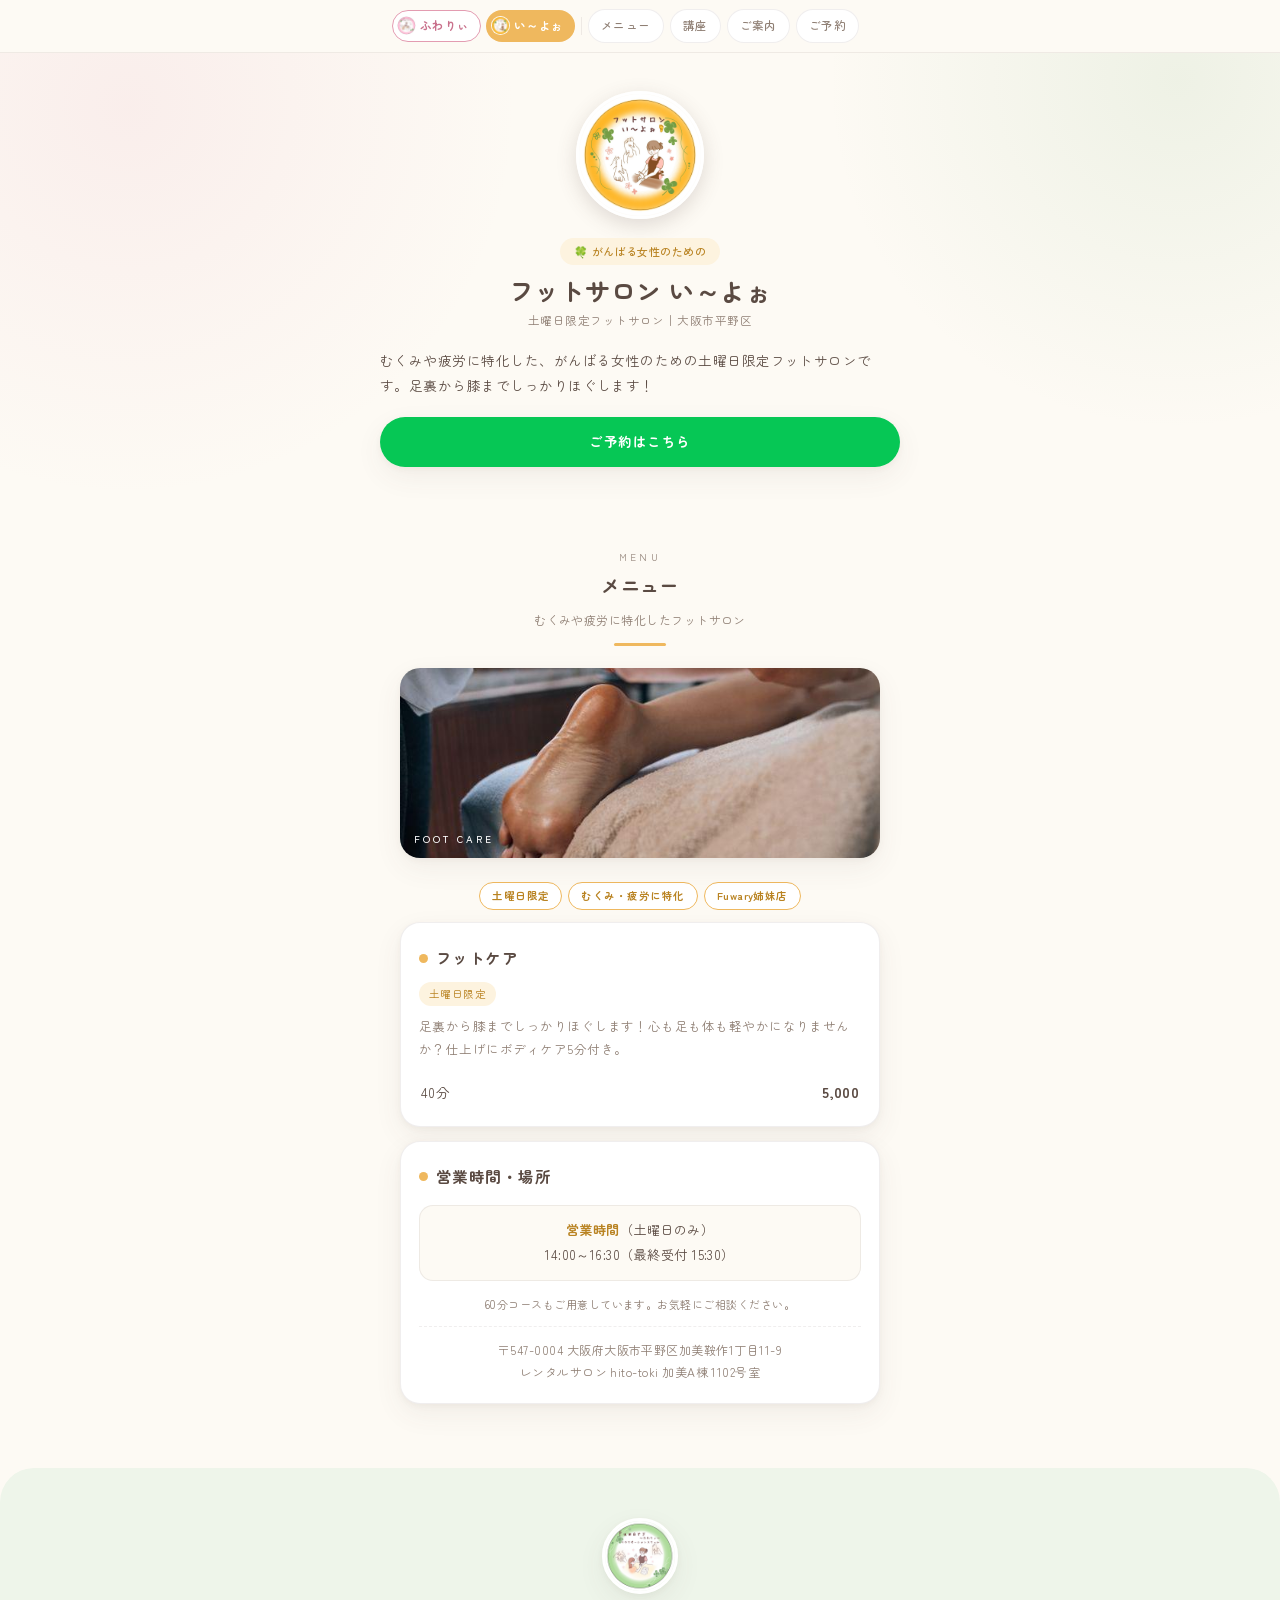
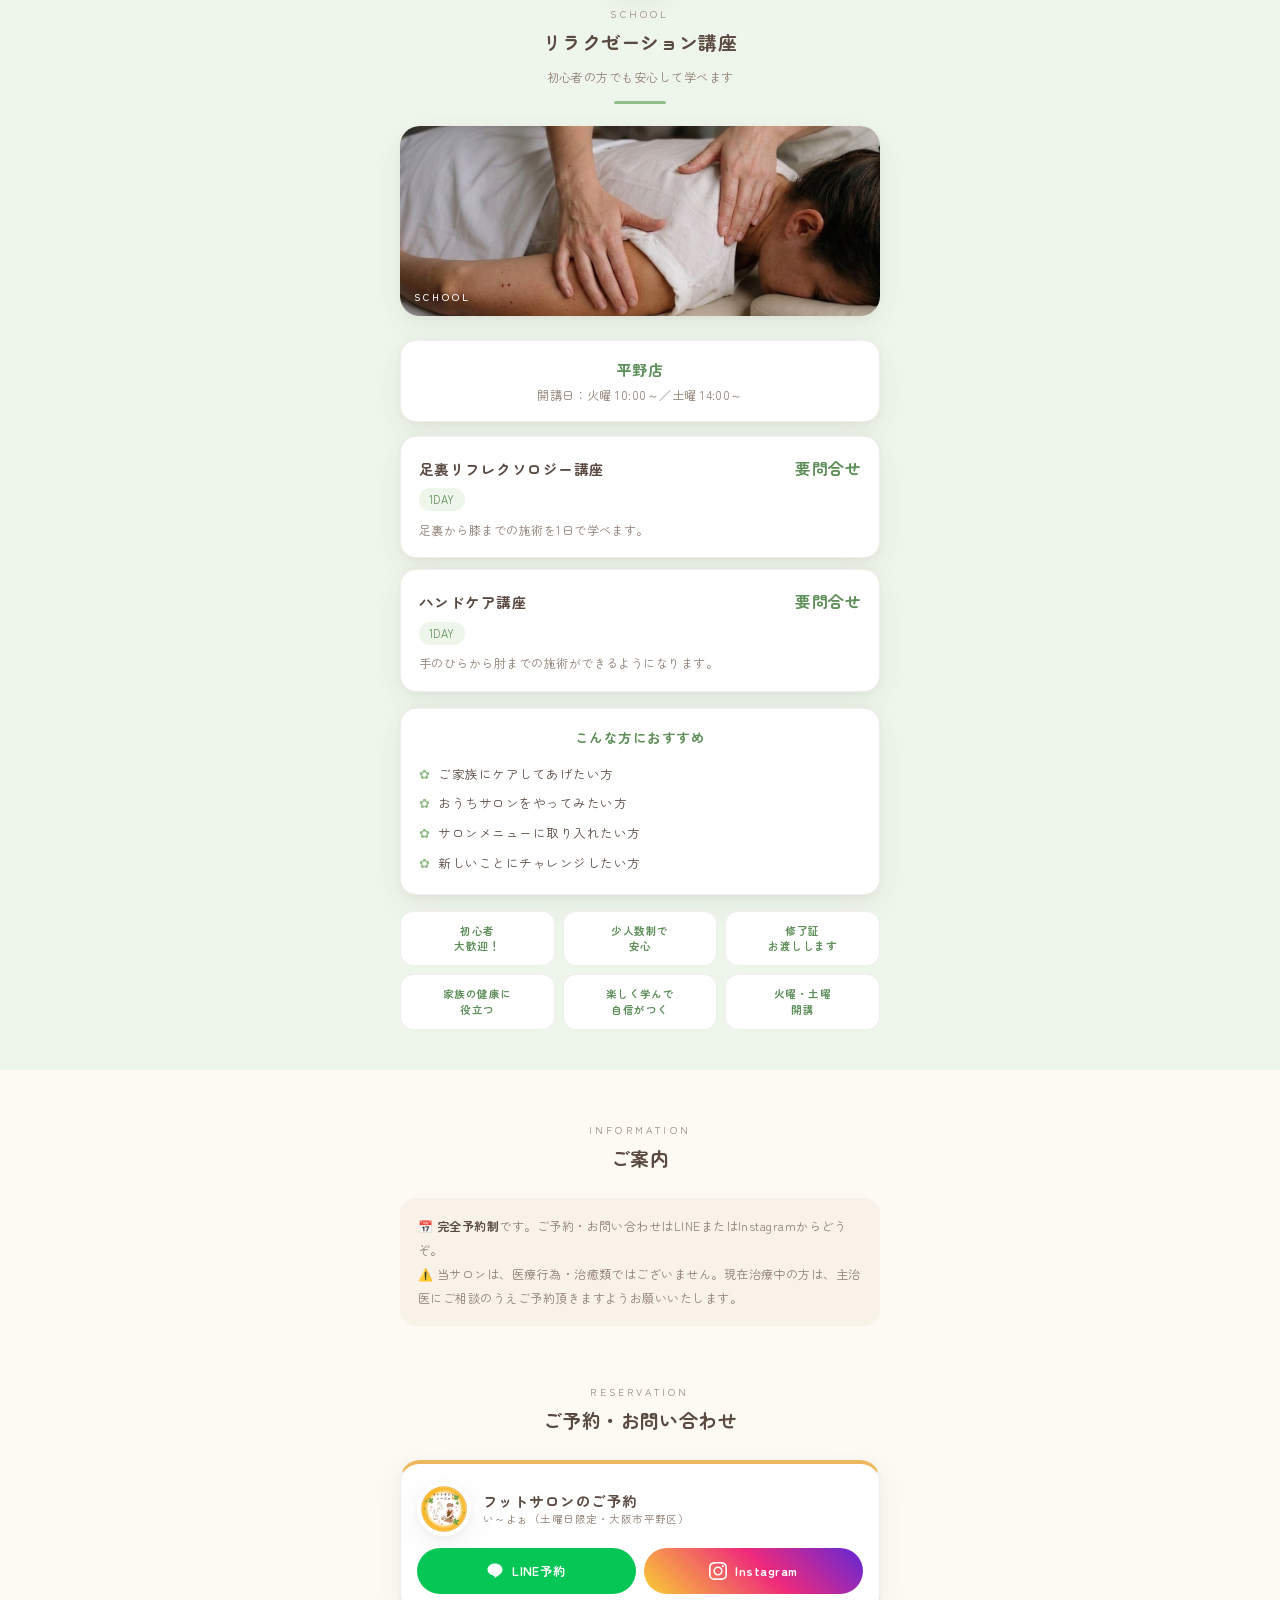
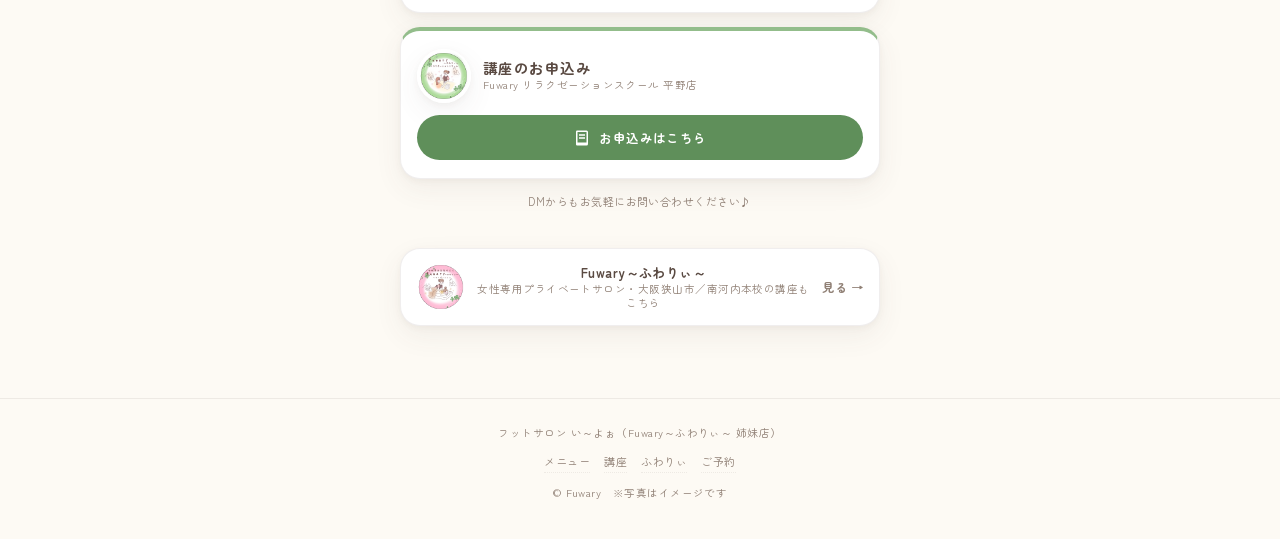
==== commit cb0cf31e: "HTML側の内容をスプレッドシートの現在値に同期 シートを読み込む前の一瞬や、通信できない時に表示される HTML内の内容が古いままだったため、現在のシートの内容に合わせた。  Co-Authored" ====
--- a/iiyo.html
+++ b/iiyo.html
@@ -1,228 +1,200 @@
 <!DOCTYPE html>
+
 <html lang="ja">
 <head>
-<meta charset="UTF-8">
-<meta name="viewport" content="width=device-width, initial-scale=1.0">
+<meta charset="utf-8"/>
+<meta content="width=device-width, initial-scale=1.0" name="viewport"/>
 <title>フットサロン い～よぉ｜土曜日限定フットサロン（大阪市平野区）</title>
-<meta name="description" content="大阪市平野区の土曜日限定フットサロン い～よぉ。むくみや疲労に特化し、足裏から膝までしっかりほぐします。平野店のリラクゼーション講座も開講しています。">
-<link rel="icon" href="assets/logo_foot.jpg">
-<link rel="preconnect" href="https://fonts.googleapis.com">
-<link rel="preconnect" href="https://fonts.gstatic.com" crossorigin>
-<link href="https://fonts.googleapis.com/css2?family=Zen+Maru+Gothic:wght@400;500;700&display=swap" rel="stylesheet">
-<link rel="stylesheet" href="style.css">
+<meta content="大阪市平野区の土曜日限定フットサロン い～よぉ。むくみや疲労に特化し、足裏から膝までしっかりほぐします。平野店のリラクゼーション講座も開講しています。" name="description"/>
+<link href="assets/logo_foot.jpg" rel="icon"/>
+<link href="https://fonts.googleapis.com" rel="preconnect"/>
+<link crossorigin="" href="https://fonts.gstatic.com" rel="preconnect"/>
+<link href="https://fonts.googleapis.com/css2?family=Zen+Maru+Gothic:wght@400;500;700&amp;display=swap" rel="stylesheet"/>
+<link href="style.css" rel="stylesheet"/>
 </head>
-<body data-page="い～よぉ" data-prefix="foot" data-brand="foot">
-
+<body data-brand="foot" data-page="い～よぉ" data-prefix="foot">
 <div class="topbar">
-  <div class="nav-in" id="nav">
-    <div class="brands">
-      <a class="brand salon" href="index.html"><img src="assets/logo_salon.jpg" alt="">ふわりぃ</a>
-      <a class="brand foot here" href="iiyo.html"><img src="assets/logo_foot.jpg" alt="">い～よぉ</a>
-    </div>
-    <span class="nav-sep"></span>
-    <div class="nav-scroll">
-      <div class="secs">
-        <a class="sec" href="#menu">メニュー</a>
-        <a class="sec" href="#school" data-c="green">講座</a>
-        <a class="sec" href="#access" data-c="plain">ご案内</a>
-        <a class="sec" href="#contact" data-c="plain">ご予約</a>
-      </div>
-    </div>
-  </div>
-</div>
-
+<div class="nav-in" id="nav">
+<div class="brands">
+<a class="brand salon" href="index.html"><img alt="" src="assets/logo_salon.jpg"/>ふわりぃ</a>
+<a class="brand foot here" href="iiyo.html"><img alt="" src="assets/logo_foot.jpg"/>い～よぉ</a>
+</div>
+<span class="nav-sep"></span>
+<div class="nav-scroll">
+<div class="secs">
+<a class="sec" href="#menu">メニュー</a>
+<a class="sec" data-c="green" href="#school">講座</a>
+<a class="sec" data-c="plain" href="#access">ご案内</a>
+<a class="sec" data-c="plain" href="#contact">ご予約</a>
+</div>
+</div>
+</div>
+</div>
 <div class="hero">
-  <img class="hero-logo rv" src="assets/logo_foot.jpg" alt="フットサロン い～よぉ ロゴ">
-  <div class="rv">
-    <span class="tag">🍀 がんばる女性のための</span>
-    <h1>フットサロン い～よぉ</h1>
-    <div class="sub" data-info="foot.area">土曜日限定フットサロン｜大阪市平野区</div>
-  </div>
-  <p class="copy rv" data-info="foot.copy">
-    むくみや疲労に特化した、がんばる女性のための土曜日限定フットサロンです。足裏から膝までしっかりほぐします！
-  </p>
-  <div class="hero-cta rv">
-    <a class="btn btn-line" href="#contact">ご予約はこちら</a>
-  </div>
-</div>
-
+<img alt="フットサロン い～よぉ ロゴ" class="hero-logo rv" src="assets/logo_foot.jpg"/>
+<div class="rv">
+<span class="tag">🍀 がんばる女性のための</span>
+<h1>フットサロン い～よぉ</h1>
+<div class="sub" data-info="foot.area">土曜日限定フットサロン｜大阪市平野区</div>
+</div>
+<p class="copy rv" data-info="foot.copy">むくみや疲労に特化した、がんばる女性のための土曜日限定フットサロンです。足裏から膝までしっかりほぐします！</p>
+<div class="hero-cta rv">
+<a class="btn btn-line" href="#contact">ご予約はこちら</a>
+</div>
+</div>
 <!-- メニュー -->
 <section id="menu">
-  <div class="wrap">
-    <div class="sec-head rv">
-      <div class="en">Menu</div>
-      <h2>メニュー</h2>
-      <div class="lead">むくみや疲労に特化したフットサロン</div>
-      <div class="deco"></div>
-    </div>
-
-    <div class="sec-photo rv">
-      <img src="assets/photo_foot.png" alt="フットマッサージ">
-      <span class="ph-label">Foot Care</span>
-    </div>
-
-    <div class="badge-line rv">
-      <span class="chip">土曜日限定</span>
-      <span class="chip">むくみ・疲労に特化</span>
-      <span class="chip">Fuwary姉妹店</span>
-    </div>
-
-    <!-- ↓ スプレッドシート「メニュー」から差し替わります -->
-    <div id="menu-list">
-      <div class="card rv">
-        <h3><span class="dot"></span>フットケア</h3>
-        <span class="note-tag">土曜日限定</span>
-        <p class="desc">足裏から膝までしっかりほぐします！心も足も体も軽やかになりませんか？仕上げにボディケア5分付き。</p>
-        <div class="price-row"><span>50分</span><span class="p">¥6,000</span></div>
-      </div>
-    </div>
-
-    <div class="card rv">
-      <h3><span class="dot"></span>営業時間・場所</h3>
-      <div class="hours">
-        <b>営業時間</b>（<span data-info="foot.hoursNote">土曜日のみ</span>）<br>
-        <span data-info="foot.hours">14:00～16:30（最終受付 15:30）</span>
-      </div>
-      <p class="opt-note" style="text-align:center" data-info="foot.priceNote">60分コースもご用意しています。お気軽にご相談ください。</p>
-      <p class="addr" data-info="foot.address">
-        〒547-0004 大阪府大阪市平野区加美鞍作1丁目11-9<br>
-        レンタルサロン hito-toki 加美A棟 1102号室
-      </p>
-    </div>
-  </div>
-</section>
-
+<div class="wrap">
+<div class="sec-head rv">
+<div class="en">Menu</div>
+<h2>メニュー</h2>
+<div class="lead">むくみや疲労に特化したフットサロン</div>
+<div class="deco"></div>
+</div>
+<div class="sec-photo rv">
+<img alt="フットマッサージ" src="assets/photo_foot.png"/>
+<span class="ph-label">Foot Care</span>
+</div>
+<div class="badge-line rv">
+<span class="chip">土曜日限定</span>
+<span class="chip">むくみ・疲労に特化</span>
+<span class="chip">Fuwary姉妹店</span>
+</div>
+<!-- ↓ スプレッドシート「メニュー」から差し替わります -->
+<div id="menu-list">
+<div class="card rv">
+<h3><span class="dot"></span>フットケア</h3>
+<span class="note-tag">土曜日限定</span>
+<p class="desc">足裏から膝までしっかりほぐします！心も足も体も軽やかになりませんか？仕上げにボディケア5分付き。</p>
+<div class="price-row"><span>40分</span><span class="p">5,000</span></div>
+</div>
+</div>
+<div class="card rv">
+<h3><span class="dot"></span>営業時間・場所</h3>
+<div class="hours">
+<b>営業時間</b>（<span data-info="foot.hoursNote">土曜日のみ</span>）<br/>
+<span data-info="foot.hours">14:00～16:30（最終受付 15:30）</span>
+</div>
+<p class="opt-note" data-info="foot.priceNote" style="text-align:center">60分コースもご用意しています。お気軽にご相談ください。</p>
+<p class="addr" data-info="foot.address">〒547-0004 大阪府大阪市平野区加美鞍作1丁目11-9<br/>レンタルサロン hito-toki 加美A棟 1102号室</p>
+</div>
+</div>
+</section>
 <!-- 講座（平野店） -->
-<section id="school" class="green-t school-sec">
-  <div class="wrap">
-    <div class="sec-head rv">
-      <img class="sec-badge" src="assets/logo_school.jpg" alt="Fuwary リラクゼーションスクール ロゴ">
-      <div class="en">School</div>
-      <h2>リラクゼーション講座</h2>
-      <div class="lead">初心者の方でも安心して学べます</div>
-      <div class="deco"></div>
-    </div>
-
-    <div class="sec-photo rv">
-      <img src="assets/photo_school.png" alt="ボディケア講座">
-      <span class="ph-label">School</span>
-    </div>
-
-    <div class="school-place rv">
-      <b data-info="foot.schoolName">平野店</b>
-      <span data-info="foot.schoolSchedule">開講日：火曜 10:00～／土曜 14:00～</span>
-    </div>
-
-    <!-- ↓ スプレッドシート「講座」から差し替わります -->
-    <div id="course-list">
-      <div class="course rv">
-        <div class="course-top">
-          <h3>足裏リフレクソロジー講座</h3>
-          <span class="c-price">要問合せ</span>
-        </div>
-        <span class="c-time">1DAY</span>
-        <p>足裏から膝までの施術を1日で学べます。</p>
-      </div>
-      <div class="course rv">
-        <div class="course-top">
-          <h3>ハンドケア講座</h3>
-          <span class="c-price">要問合せ</span>
-        </div>
-        <span class="c-time">1DAY</span>
-        <p>手のひらから肘までの施術ができるようになります。</p>
-      </div>
-    </div>
-
-    <div class="reco rv">
-      <h3>こんな方におすすめ</h3>
-      <ul>
-        <li>ご家族にケアしてあげたい方</li>
-        <li>おうちサロンをやってみたい方</li>
-        <li>サロンメニューに取り入れたい方</li>
-        <li>新しいことにチャレンジしたい方</li>
-      </ul>
-    </div>
-
-    <div class="rv">
-      <div class="feature-grid">
-        <div class="feat">初心者<br>大歓迎！</div>
-        <div class="feat">少人数制で<br>安心</div>
-        <div class="feat">修了証<br>お渡しします</div>
-        <div class="feat">家族の健康に<br>役立つ</div>
-        <div class="feat">楽しく学んで<br>自信がつく</div>
-        <div class="feat">火曜・土曜<br>開講</div>
-      </div>
-    </div>
-  </div>
-</section>
-
+<section class="green-t school-sec" id="school">
+<div class="wrap">
+<div class="sec-head rv">
+<img alt="Fuwary リラクゼーションスクール ロゴ" class="sec-badge" src="assets/logo_school.jpg"/>
+<div class="en">School</div>
+<h2>リラクゼーション講座</h2>
+<div class="lead">初心者の方でも安心して学べます</div>
+<div class="deco"></div>
+</div>
+<div class="sec-photo rv">
+<img alt="ボディケア講座" src="assets/photo_school.png"/>
+<span class="ph-label">School</span>
+</div>
+<div class="school-place rv">
+<b data-info="foot.schoolName">平野店</b>
+<span data-info="foot.schoolSchedule">開講日：火曜 10:00～／土曜 14:00～</span>
+</div>
+<!-- ↓ スプレッドシート「講座」から差し替わります -->
+<div id="course-list">
+<div class="course rv">
+<div class="course-top">
+<h3>足裏リフレクソロジー講座</h3>
+<span class="c-price">要問合せ</span>
+</div>
+<span class="c-time">1DAY</span>
+<p>足裏から膝までの施術を1日で学べます。</p>
+</div>
+<div class="course rv">
+<div class="course-top">
+<h3>ハンドケア講座</h3>
+<span class="c-price">要問合せ</span>
+</div>
+<span class="c-time">1DAY</span>
+<p>手のひらから肘までの施術ができるようになります。</p>
+</div>
+</div>
+<div class="reco rv">
+<h3>こんな方におすすめ</h3>
+<ul>
+<li>ご家族にケアしてあげたい方</li>
+<li>おうちサロンをやってみたい方</li>
+<li>サロンメニューに取り入れたい方</li>
+<li>新しいことにチャレンジしたい方</li>
+</ul>
+</div>
+<div class="rv">
+<div class="feature-grid">
+<div class="feat">初心者<br/>大歓迎！</div>
+<div class="feat">少人数制で<br/>安心</div>
+<div class="feat">修了証<br/>お渡しします</div>
+<div class="feat">家族の健康に<br/>役立つ</div>
+<div class="feat">楽しく学んで<br/>自信がつく</div>
+<div class="feat">火曜・土曜<br/>開講</div>
+</div>
+</div>
+</div>
+</section>
 <!-- ご案内 -->
 <section id="access">
-  <div class="wrap">
-    <div class="sec-head rv">
-      <div class="en">Information</div>
-      <h2>ご案内</h2>
-    </div>
-    <div class="notes rv" data-info="foot.info">
-      📅 <b>完全予約制</b>です。ご予約・お問い合わせはLINEまたはInstagramからどうぞ。<br>
-      ⚠️ 当サロンは、医療行為・治癒類ではございません。現在治療中の方は、主治医にご相談のうえご予約頂きますようお願いいたします。
-    </div>
-  </div>
-</section>
-
+<div class="wrap">
+<div class="sec-head rv">
+<div class="en">Information</div>
+<h2>ご案内</h2>
+</div>
+<div class="notes rv" data-info="foot.info">📅 <b>完全予約制</b>です。ご予約・お問い合わせはLINEまたはInstagramからどうぞ。<br/>⚠️ 当サロンは、医療行為・治癒類ではございません。現在治療中の方は、主治医にご相談のうえご予約頂きますようお願いいたします。</div>
+</div>
+</section>
 <!-- ご予約 -->
-<section id="contact" class="contact">
-  <div class="wrap">
-    <div class="sec-head rv">
-      <div class="en">Reservation</div>
-      <h2>ご予約・お問い合わせ</h2>
-    </div>
-    <div class="cards">
-
-      <div class="rsv yellow rv">
-        <div class="rsv-head">
-          <img class="rsv-logo" src="assets/logo_foot.jpg" alt="フットサロン い～よぉ ロゴ">
-          <div class="rsv-name">フットサロンのご予約<small>い～よぉ（土曜日限定・大阪市平野区）</small></div>
-        </div>
-        <div class="rsv-btns">
-          <a class="btn btn-line" data-link="foot.line" href="https://lin.ee/LIrx8O1" target="_blank" rel="noopener"><svg class="btn-icon" viewBox="0 0 24 24"><path d="M12 2C6.48 2 2 5.64 2 10.13c0 4.03 3.58 7.4 8.41 8.04.33.07.77.22.89.5.1.26.07.66.03.92l-.14.86c-.04.26-.2 1.01.89.55 1.09-.46 5.87-3.46 8.01-5.92C21.56 13.35 22 11.8 22 10.13 22 5.64 17.52 2 12 2z"/></svg>LINE予約</a>
-          <a class="btn btn-ig" data-link="foot.instagram" href="https://www.instagram.com/ashi.iiyo1104" target="_blank" rel="noopener"><svg class="btn-icon" viewBox="0 0 24 24"><path d="M12 2.16c3.2 0 3.58.01 4.85.07 3.25.15 4.77 1.69 4.92 4.92.06 1.27.07 1.65.07 4.85s-.01 3.58-.07 4.85c-.15 3.23-1.66 4.77-4.92 4.92-1.27.06-1.65.07-4.85.07s-3.58-.01-4.85-.07c-3.26-.15-4.77-1.7-4.92-4.92-.06-1.27-.07-1.65-.07-4.85s.01-3.58.07-4.85C2.38 3.92 3.9 2.38 7.15 2.23 8.42 2.17 8.8 2.16 12 2.16zM12 0C8.74 0 8.33.01 7.05.07 2.7.27.27 2.69.07 7.05.01 8.33 0 8.74 0 12s.01 3.67.07 4.95c.2 4.36 2.62 6.78 6.98 6.98C8.33 23.99 8.74 24 12 24s3.67-.01 4.95-.07c4.35-.2 6.78-2.62 6.98-6.98.06-1.28.07-1.69.07-4.95s-.01-3.67-.07-4.95C23.73 2.7 21.31.27 16.95.07 15.67.01 15.26 0 12 0zm0 5.84A6.16 6.16 0 1 0 18.16 12 6.16 6.16 0 0 0 12 5.84zM12 16a4 4 0 1 1 4-4 4 4 0 0 1-4 4zm6.4-11.85a1.44 1.44 0 1 0 1.44 1.44 1.44 1.44 0 0 0-1.44-1.44z"/></svg>Instagram</a>
-        </div>
-      </div>
-
-      <div class="rsv green rv">
-        <div class="rsv-head">
-          <img class="rsv-logo" src="assets/logo_school.jpg" alt="Fuwary リラクゼーションスクール ロゴ">
-          <div class="rsv-name">講座のお申込み<small>Fuwary リラクゼーションスクール 平野店</small></div>
-        </div>
-        <div class="rsv-btns">
-          <a class="btn btn-school" data-link="school.hirano.url" href="https://www.street-academy.com/steachers/863293?conversion_name=qr&amp;tracking_code=f0386929086c4b1750bda52e5981a30c" target="_blank" rel="noopener"><svg class="btn-icon" viewBox="0 0 24 24"><path d="M4 3.5A1.5 1.5 0 0 1 5.5 2H18a2 2 0 0 1 2 2v16a2 2 0 0 1-2 2H5.5A1.5 1.5 0 0 1 4 20.5v-17zM6 4v14h12V4H6zm2 3h8v2H8V7zm0 4h8v2H8v-2z"/></svg><span data-info="school.hirano.label">お申込みはこちら</span></a>
-        </div>
-      </div>
-
-    </div>
-    <p class="hint">DMからもお気軽にお問い合わせください♪</p>
-
-    <a class="sister rv" href="index.html">
-      <img src="assets/logo_salon.jpg" alt="">
-      <span class="t">Fuwary～ふわりぃ～<small>女性専用プライベートサロン・大阪狭山市／南河内本校の講座もこちら</small></span>
-      <span class="go">見る →</span>
-    </a>
-  </div>
-</section>
-
+<section class="contact" id="contact">
+<div class="wrap">
+<div class="sec-head rv">
+<div class="en">Reservation</div>
+<h2>ご予約・お問い合わせ</h2>
+</div>
+<div class="cards">
+<div class="rsv yellow rv">
+<div class="rsv-head">
+<img alt="フットサロン い～よぉ ロゴ" class="rsv-logo" src="assets/logo_foot.jpg"/>
+<div class="rsv-name">フットサロンのご予約<small>い～よぉ（土曜日限定・大阪市平野区）</small></div>
+</div>
+<div class="rsv-btns">
+<a class="btn btn-line" data-link="foot.line" href="https://lin.ee/LIrx8O1" rel="noopener" target="_blank"><svg class="btn-icon" viewbox="0 0 24 24"><path d="M12 2C6.48 2 2 5.64 2 10.13c0 4.03 3.58 7.4 8.41 8.04.33.07.77.22.89.5.1.26.07.66.03.92l-.14.86c-.04.26-.2 1.01.89.55 1.09-.46 5.87-3.46 8.01-5.92C21.56 13.35 22 11.8 22 10.13 22 5.64 17.52 2 12 2z"></path></svg>LINE予約</a>
+<a class="btn btn-ig" data-link="foot.instagram" href="https://www.instagram.com/ashi.iiyo1104" rel="noopener" target="_blank"><svg class="btn-icon" viewbox="0 0 24 24"><path d="M12 2.16c3.2 0 3.58.01 4.85.07 3.25.15 4.77 1.69 4.92 4.92.06 1.27.07 1.65.07 4.85s-.01 3.58-.07 4.85c-.15 3.23-1.66 4.77-4.92 4.92-1.27.06-1.65.07-4.85.07s-3.58-.01-4.85-.07c-3.26-.15-4.77-1.7-4.92-4.92-.06-1.27-.07-1.65-.07-4.85s.01-3.58.07-4.85C2.38 3.92 3.9 2.38 7.15 2.23 8.42 2.17 8.8 2.16 12 2.16zM12 0C8.74 0 8.33.01 7.05.07 2.7.27.27 2.69.07 7.05.01 8.33 0 8.74 0 12s.01 3.67.07 4.95c.2 4.36 2.62 6.78 6.98 6.98C8.33 23.99 8.74 24 12 24s3.67-.01 4.95-.07c4.35-.2 6.78-2.62 6.98-6.98.06-1.28.07-1.69.07-4.95s-.01-3.67-.07-4.95C23.73 2.7 21.31.27 16.95.07 15.67.01 15.26 0 12 0zm0 5.84A6.16 6.16 0 1 0 18.16 12 6.16 6.16 0 0 0 12 5.84zM12 16a4 4 0 1 1 4-4 4 4 0 0 1-4 4zm6.4-11.85a1.44 1.44 0 1 0 1.44 1.44 1.44 1.44 0 0 0-1.44-1.44z"></path></svg>Instagram</a>
+</div>
+</div>
+<div class="rsv green rv">
+<div class="rsv-head">
+<img alt="Fuwary リラクゼーションスクール ロゴ" class="rsv-logo" src="assets/logo_school.jpg"/>
+<div class="rsv-name">講座のお申込み<small>Fuwary リラクゼーションスクール 平野店</small></div>
+</div>
+<div class="rsv-btns">
+<a class="btn btn-school" data-link="school.hirano.url" href="https://www.street-academy.com/steachers/863293?conversion_name=qr&amp;tracking_code=f0386929086c4b1750bda52e5981a30c" rel="noopener" target="_blank"><svg class="btn-icon" viewbox="0 0 24 24"><path d="M4 3.5A1.5 1.5 0 0 1 5.5 2H18a2 2 0 0 1 2 2v16a2 2 0 0 1-2 2H5.5A1.5 1.5 0 0 1 4 20.5v-17zM6 4v14h12V4H6zm2 3h8v2H8V7zm0 4h8v2H8v-2z"></path></svg><span data-info="school.hirano.label">お申込みはこちら</span></a>
+</div>
+</div>
+</div>
+<p class="hint">DMからもお気軽にお問い合わせください♪</p>
+<a class="sister rv" href="index.html">
+<img alt="" src="assets/logo_salon.jpg"/>
+<span class="t">Fuwary～ふわりぃ～<small>女性専用プライベートサロン・大阪狭山市／南河内本校の講座もこちら</small></span>
+<span class="go">見る →</span>
+</a>
+</div>
+</section>
 <footer>
   フットサロン い～よぉ（Fuwary～ふわりぃ～ 姉妹店）
   <div class="f-links">
-    <a href="#menu">メニュー</a>
-    <a href="#school">講座</a>
-    <a href="index.html">ふわりぃ</a>
-    <a href="#contact">ご予約</a>
-  </div>
+<a href="#menu">メニュー</a>
+<a href="#school">講座</a>
+<a href="index.html">ふわりぃ</a>
+<a href="#contact">ご予約</a>
+</div>
   © Fuwary　※写真はイメージです
 </footer>
-
-<a id="toTop" href="#" aria-label="ページ上部へ">↑</a>
-<script src="app.js"></script>
+<a aria-label="ページ上部へ" href="#" id="toTop">↑</a>
+<script src="app.js?v=3"></script>
 </body>
 </html>
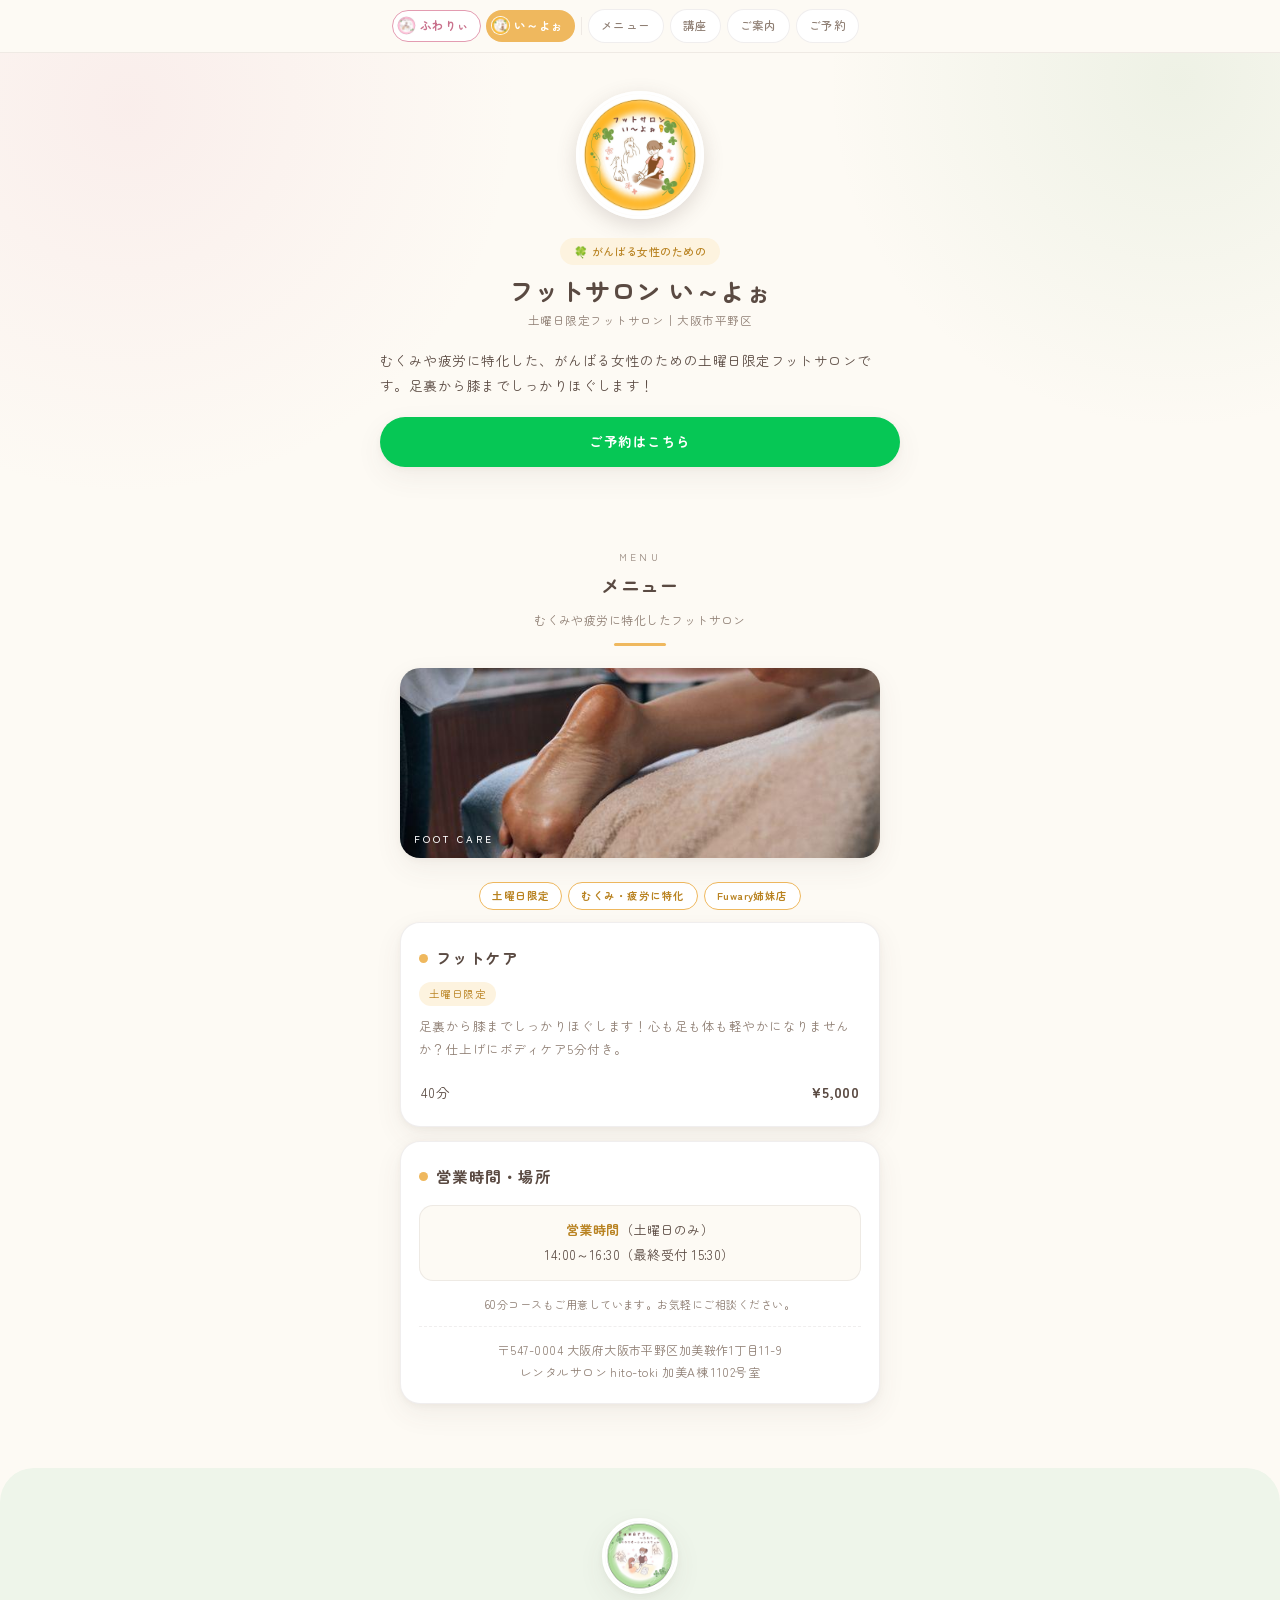
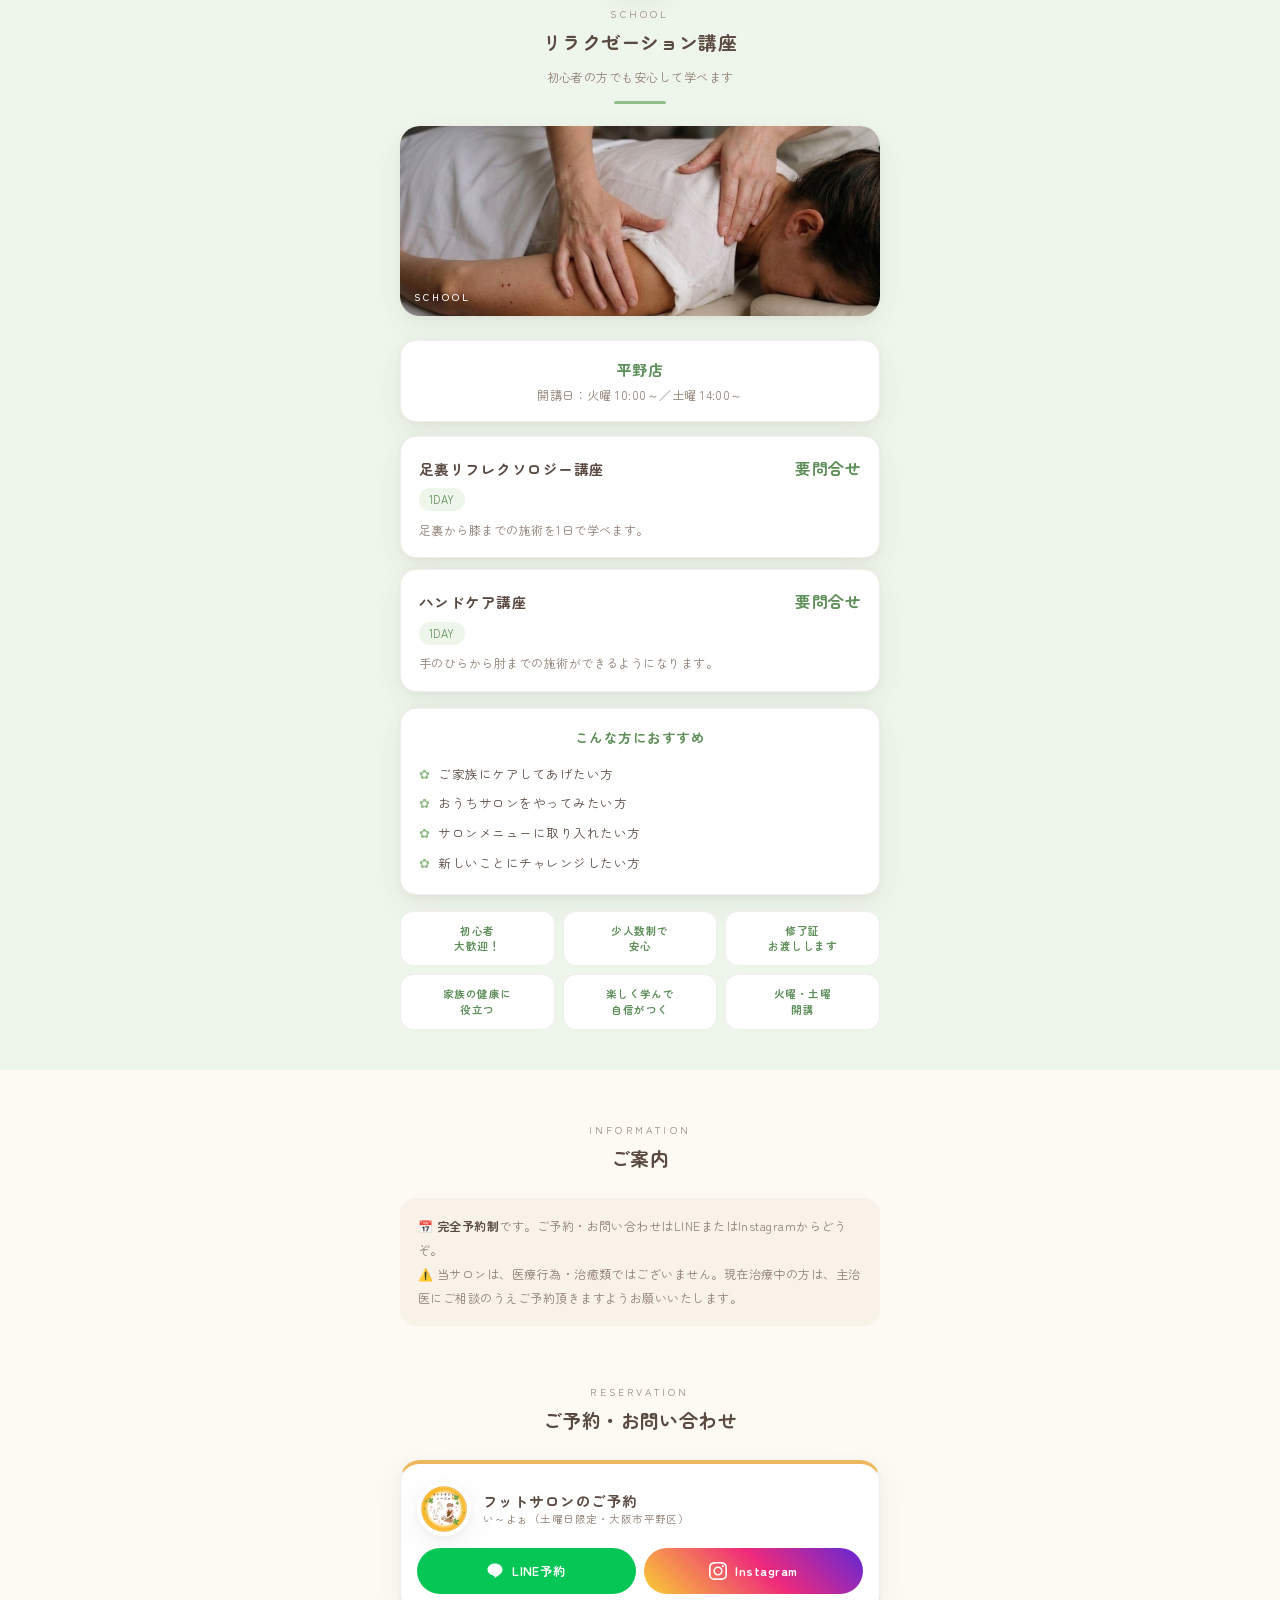
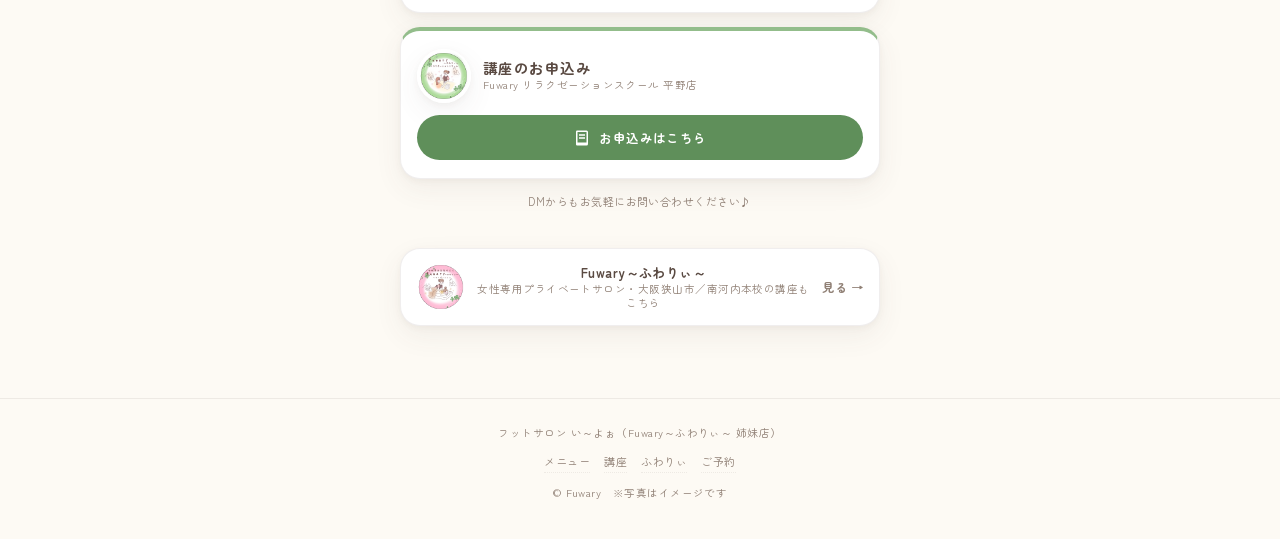
==== commit dbb1abc5: "45分未満のコースに★を付け、セット必須である旨を明記 45分未満は単品で予約できず組み合わせが必要なため、 料金表の該当する時間に★を表示し、注記でその条件を説明する。  Co-Authored-B" ====
--- a/iiyo.html
+++ b/iiyo.html
@@ -66,7 +66,7 @@
 <h3><span class="dot"></span>フットケア</h3>
 <span class="note-tag">土曜日限定</span>
 <p class="desc">足裏から膝までしっかりほぐします！心も足も体も軽やかになりませんか？仕上げにボディケア5分付き。</p>
-<div class="price-row"><span>40分</span><span class="p">5,000</span></div>
+<div class="price-row"><span>40分</span><span class="p">¥5,000</span></div>
 </div>
 </div>
 <div class="card rv">
--- a/style.css
+++ b/style.css
@@ -150,6 +150,7 @@
 }
 .price-row:last-child{border-bottom:none;padding-bottom:0}
 .price-row .p{font-weight:700;font-size:14.5px}
+.set-mark{color:var(--accent-deep);font-size:12px;margin-left:5px;vertical-align:1px}
 
 /* special */
 .special{
